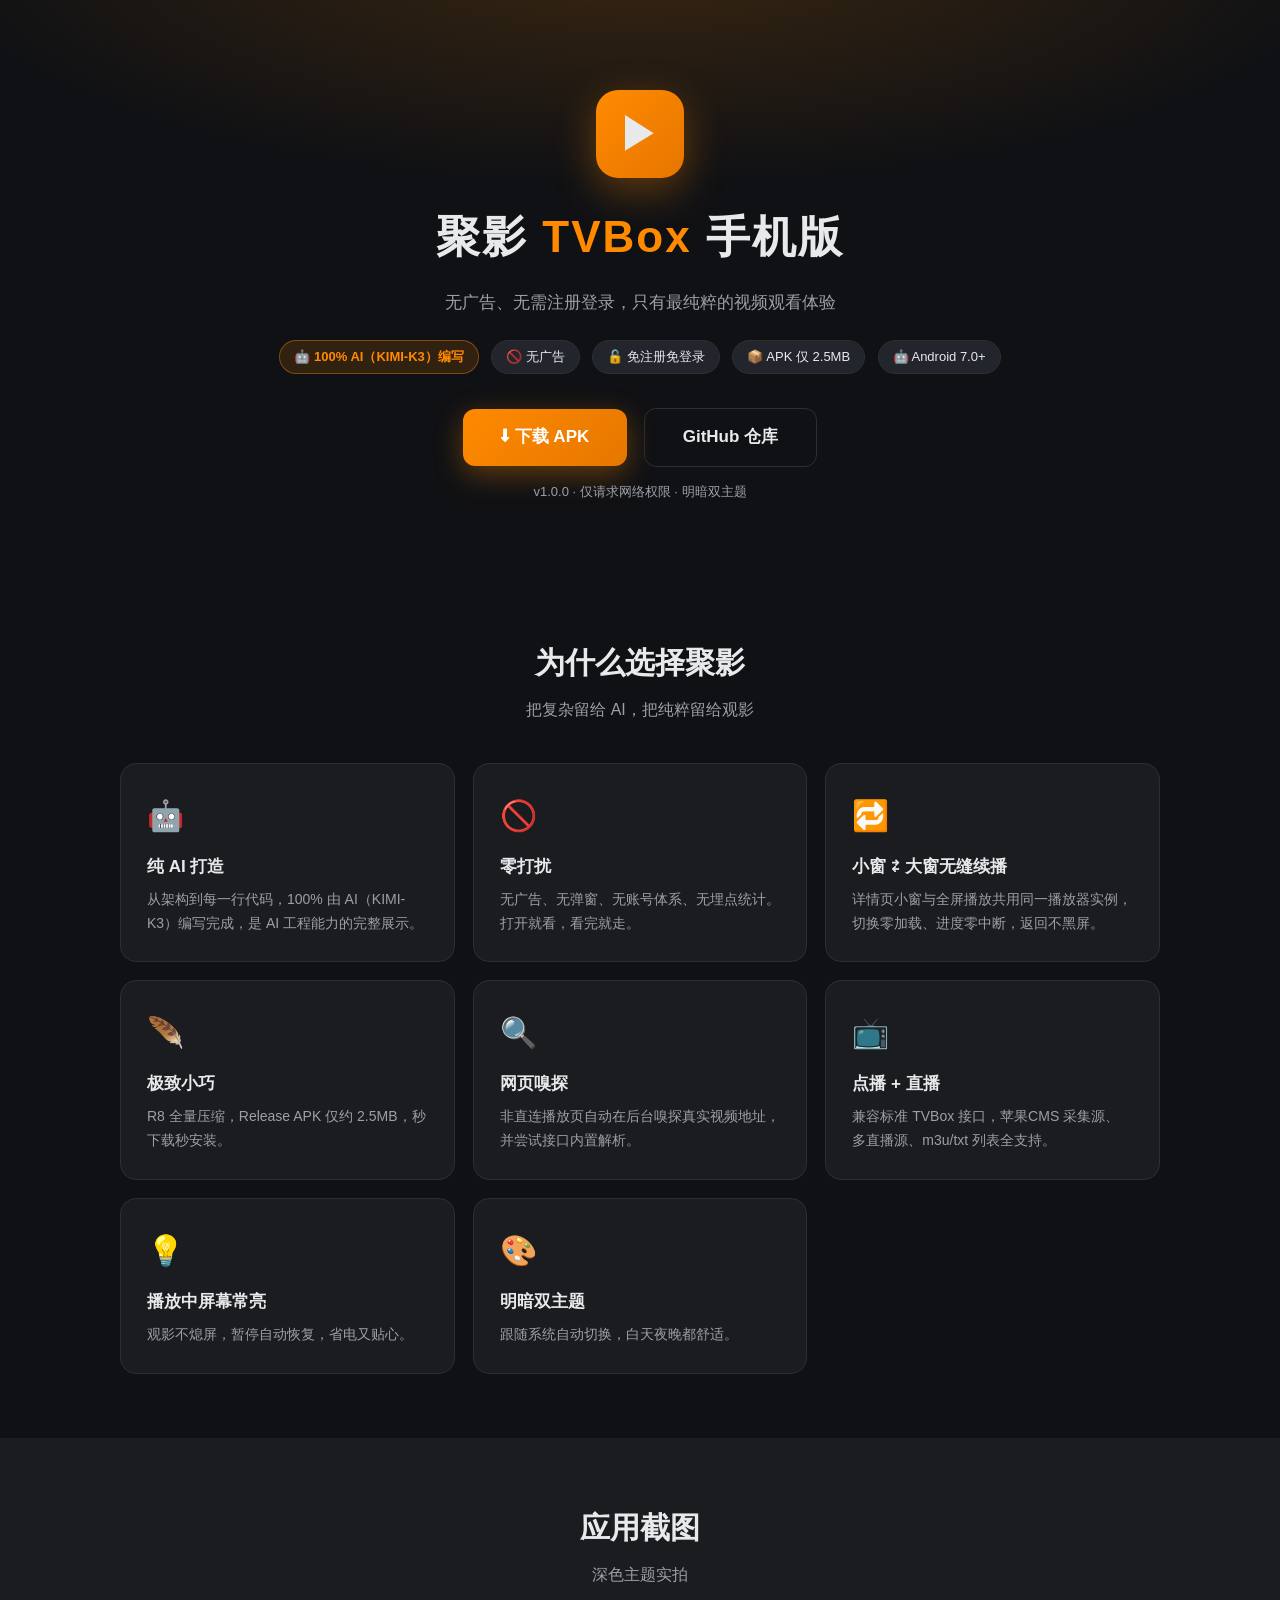
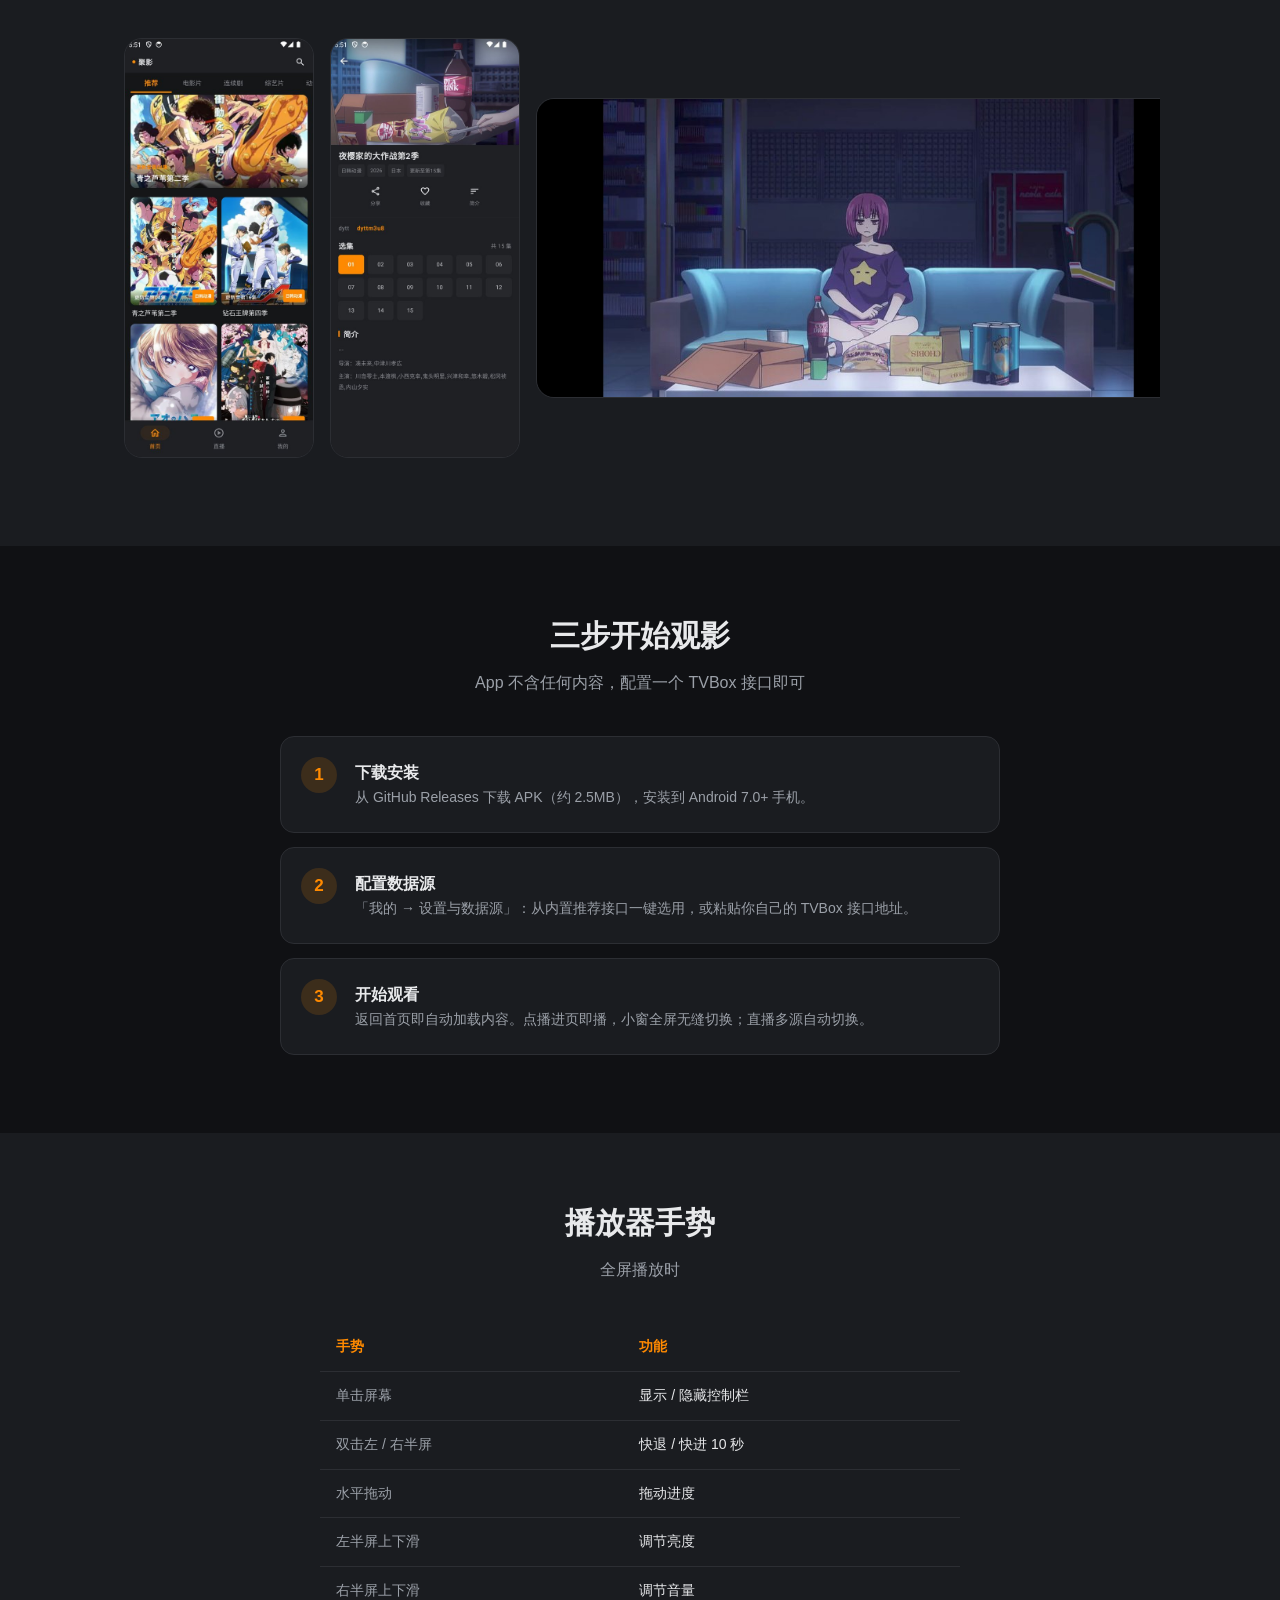
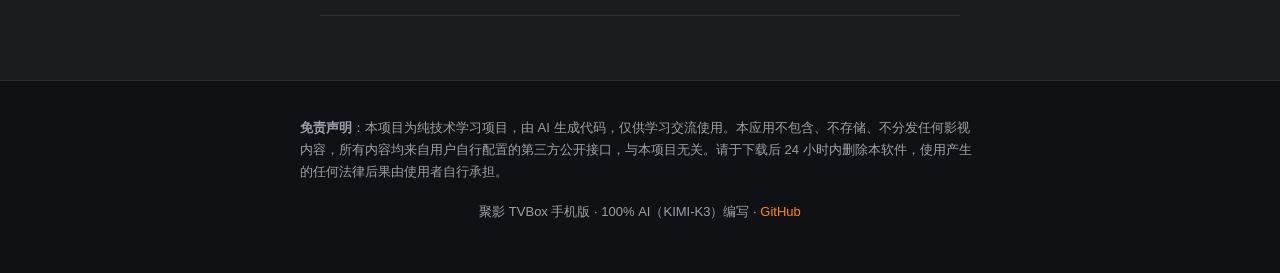
==== docs/index.html @ fb45d6d0 "feat: 小窗⇄大窗无缝续播(共享播放器实例) + 播放中屏幕常亮 + R8压缩(15MB→2.5MB) - PlayerHolder 全局共享播放器：小窗/大窗附着同一 ExoPlayer 实例，" ====
<!DOCTYPE html>
<html lang="zh-CN">
<head>
<meta charset="UTF-8">
<meta name="viewport" content="width=device-width, initial-scale=1.0">
<title>聚影 TVBox 手机版 — 纯粹观影，无广告免登录</title>
<meta name="description" content="聚影：100% AI(KIMI-K3) 编写的 Android 影视聚合播放器。无广告、无需注册登录，小窗大窗无缝续播，APK 仅 2.5MB。">
<style>
  :root {
    --accent: #FF8A00;
    --accent-dark: #E67600;
    --bg: #101114;
    --card: #1A1C20;
    --card2: #22252B;
    --text: #E8E9EB;
    --text2: #9BA0A8;
    --divider: #2C2E33;
  }
  * { margin: 0; padding: 0; box-sizing: border-box; }
  body {
    font-family: -apple-system, "PingFang SC", "HarmonicOS Sans SC", "Microsoft YaHei", sans-serif;
    background: var(--bg); color: var(--text); line-height: 1.7;
  }
  a { color: var(--accent); text-decoration: none; }
  .wrap { max-width: 1080px; margin: 0 auto; padding: 0 20px; }

  /* Hero */
  .hero {
    text-align: center; padding: 90px 20px 70px;
    background: radial-gradient(ellipse 80% 60% at 50% -10%, rgba(255,138,0,.18), transparent 70%);
  }
  .logo {
    width: 88px; height: 88px; margin: 0 auto 22px; border-radius: 22px;
    background: linear-gradient(135deg, var(--accent), var(--accent-dark));
    display: flex; align-items: center; justify-content: center;
    font-size: 44px; box-shadow: 0 12px 40px rgba(255,138,0,.35);
  }
  .hero h1 { font-size: 44px; letter-spacing: 2px; }
  .hero h1 span { color: var(--accent); }
  .tagline { color: var(--text2); font-size: 17px; margin: 14px auto 8px; max-width: 620px; }
  .badges { margin: 18px 0 30px; }
  .badge {
    display: inline-block; padding: 5px 14px; margin: 4px; border-radius: 999px;
    background: var(--card2); color: var(--text); font-size: 13px; border: 1px solid var(--divider);
  }
  .badge.ai { background: rgba(255,138,0,.14); border-color: rgba(255,138,0,.4); color: var(--accent); font-weight: 600; }
  .btn {
    display: inline-block; padding: 14px 38px; border-radius: 12px; font-size: 17px; font-weight: 600;
    background: linear-gradient(135deg, var(--accent), var(--accent-dark)); color: #fff;
    box-shadow: 0 8px 28px rgba(255,138,0,.35); transition: transform .15s;
  }
  .btn:hover { transform: translateY(-2px); }
  .btn.ghost {
    background: transparent; border: 1px solid var(--divider); color: var(--text);
    box-shadow: none; margin-left: 12px;
  }
  .ver { color: var(--text2); font-size: 13px; margin-top: 14px; }

  section { padding: 64px 0; }
  h2 { text-align: center; font-size: 30px; margin-bottom: 8px; }
  .sub { text-align: center; color: var(--text2); margin-bottom: 40px; }

  /* Features */
  .grid { display: grid; grid-template-columns: repeat(auto-fit, minmax(280px, 1fr)); gap: 18px; }
  .feat {
    background: var(--card); border: 1px solid var(--divider); border-radius: 16px; padding: 26px;
  }
  .feat .ic { font-size: 30px; margin-bottom: 12px; }
  .feat h3 { font-size: 17px; margin-bottom: 6px; }
  .feat p { color: var(--text2); font-size: 14px; }

  /* Screenshots */
  .shots { display: flex; gap: 16px; overflow-x: auto; padding: 10px 4px 24px; scroll-snap-type: x mandatory; }
  .shots img {
    height: 420px; border-radius: 18px; border: 1px solid var(--divider);
    scroll-snap-align: center; flex: 0 0 auto; background: var(--card);
  }
  .shots img.wide { height: 300px; align-self: center; }
  .shots::-webkit-scrollbar { height: 6px; }
  .shots::-webkit-scrollbar-thumb { background: var(--divider); border-radius: 3px; }

  /* Steps */
  .steps { counter-reset: step; max-width: 720px; margin: 0 auto; }
  .step {
    position: relative; padding: 22px 22px 22px 74px; background: var(--card);
    border: 1px solid var(--divider); border-radius: 14px; margin-bottom: 14px;
  }
  .step::before {
    counter-increment: step; content: counter(step);
    position: absolute; left: 20px; top: 20px; width: 36px; height: 36px;
    border-radius: 50%; background: rgba(255,138,0,.15); color: var(--accent);
    display: flex; align-items: center; justify-content: center; font-weight: 700; font-size: 17px;
  }
  .step h3 { font-size: 16px; }
  .step p { color: var(--text2); font-size: 14px; }

  /* Gestures table */
  table { width: 100%; max-width: 640px; margin: 0 auto; border-collapse: collapse; }
  th, td { padding: 12px 16px; text-align: left; border-bottom: 1px solid var(--divider); font-size: 14px; }
  th { color: var(--accent); }
  td:first-child { color: var(--text2); white-space: nowrap; }

  footer {
    border-top: 1px solid var(--divider); padding: 36px 0 50px; text-align: center;
    color: var(--text2); font-size: 13px;
  }
  .disclaimer { max-width: 680px; margin: 0 auto 18px; text-align: left; }
</style>
</head>
<body>

<header class="hero">
  <div class="logo">▶</div>
  <h1>聚影 <span>TVBox</span> 手机版</h1>
  <p class="tagline">无广告、无需注册登录，只有最纯粹的视频观看体验</p>
  <div class="badges">
    <span class="badge ai">🤖 100% AI（KIMI-K3）编写</span>
    <span class="badge">🚫 无广告</span>
    <span class="badge">🔓 免注册免登录</span>
    <span class="badge">📦 APK 仅 2.5MB</span>
    <span class="badge">🤖 Android 7.0+</span>
  </div>
  <div>
    <a class="btn" href="https://github.com/csuhan/tvbox/releases/latest/download/app-release.apk">⬇ 下载 APK</a>
    <a class="btn ghost" href="https://github.com/csuhan/tvbox">GitHub 仓库</a>
  </div>
  <p class="ver">v1.0.0 · 仅请求网络权限 · 明暗双主题</p>
</header>

<section>
  <div class="wrap">
    <h2>为什么选择聚影</h2>
    <p class="sub">把复杂留给 AI，把纯粹留给观影</p>
    <div class="grid">
      <div class="feat"><div class="ic">🤖</div><h3>纯 AI 打造</h3><p>从架构到每一行代码，100% 由 AI（KIMI-K3）编写完成，是 AI 工程能力的完整展示。</p></div>
      <div class="feat"><div class="ic">🚫</div><h3>零打扰</h3><p>无广告、无弹窗、无账号体系、无埋点统计。打开就看，看完就走。</p></div>
      <div class="feat"><div class="ic">🔁</div><h3>小窗 ⇄ 大窗无缝续播</h3><p>详情页小窗与全屏播放共用同一播放器实例，切换零加载、进度零中断，返回不黑屏。</p></div>
      <div class="feat"><div class="ic">🪶</div><h3>极致小巧</h3><p>R8 全量压缩，Release APK 仅约 2.5MB，秒下载秒安装。</p></div>
      <div class="feat"><div class="ic">🔍</div><h3>网页嗅探</h3><p>非直连播放页自动在后台嗅探真实视频地址，并尝试接口内置解析。</p></div>
      <div class="feat"><div class="ic">📺</div><h3>点播 + 直播</h3><p>兼容标准 TVBox 接口，苹果CMS 采集源、多直播源、m3u/txt 列表全支持。</p></div>
      <div class="feat"><div class="ic">💡</div><h3>播放中屏幕常亮</h3><p>观影不熄屏，暂停自动恢复，省电又贴心。</p></div>
      <div class="feat"><div class="ic">🎨</div><h3>明暗双主题</h3><p>跟随系统自动切换，白天夜晚都舒适。</p></div>
    </div>
  </div>
</section>

<section style="background:var(--card)">
  <div class="wrap">
    <h2>应用截图</h2>
    <p class="sub">深色主题实拍</p>
    <div class="shots">
      <img src="screenshots/01-home.jpg" alt="首页">
      <img src="screenshots/02-detail.jpg" alt="详情·小窗播放">
      <img class="wide" src="screenshots/03-player.jpg" alt="全屏播放">
      <img class="wide" src="screenshots/04-live.jpg" alt="直播">
      <img src="screenshots/05-search.jpg" alt="搜索">
      <img src="screenshots/06-mine.jpg" alt="我的">
    </div>
  </div>
</section>

<section>
  <div class="wrap">
    <h2>三步开始观影</h2>
    <p class="sub">App 不含任何内容，配置一个 TVBox 接口即可</p>
    <div class="steps">
      <div class="step"><h3>下载安装</h3><p>从 GitHub Releases 下载 APK（约 2.5MB），安装到 Android 7.0+ 手机。</p></div>
      <div class="step"><h3>配置数据源</h3><p>「我的 → 设置与数据源」：从内置推荐接口一键选用，或粘贴你自己的 TVBox 接口地址。</p></div>
      <div class="step"><h3>开始观看</h3><p>返回首页即自动加载内容。点播进页即播，小窗全屏无缝切换；直播多源自动切换。</p></div>
    </div>
  </div>
</section>

<section style="background:var(--card)">
  <div class="wrap">
    <h2>播放器手势</h2>
    <p class="sub">全屏播放时</p>
    <table>
      <tr><th>手势</th><th>功能</th></tr>
      <tr><td>单击屏幕</td><td>显示 / 隐藏控制栏</td></tr>
      <tr><td>双击左 / 右半屏</td><td>快退 / 快进 10 秒</td></tr>
      <tr><td>水平拖动</td><td>拖动进度</td></tr>
      <tr><td>左半屏上下滑</td><td>调节亮度</td></tr>
      <tr><td>右半屏上下滑</td><td>调节音量</td></tr>
    </table>
  </div>
</section>

<footer>
  <div class="wrap">
    <div class="disclaimer">
      <strong>免责声明</strong>：本项目为纯技术学习项目，由 AI 生成代码，仅供学习交流使用。本应用不包含、不存储、不分发任何影视内容，所有内容均来自用户自行配置的第三方公开接口，与本项目无关。请于下载后 24 小时内删除本软件，使用产生的任何法律后果由使用者自行承担。
    </div>
    <p>聚影 TVBox 手机版 · 100% AI（KIMI-K3）编写 · <a href="https://github.com/csuhan/tvbox">GitHub</a></p>
  </div>
</footer>

</body>
</html>
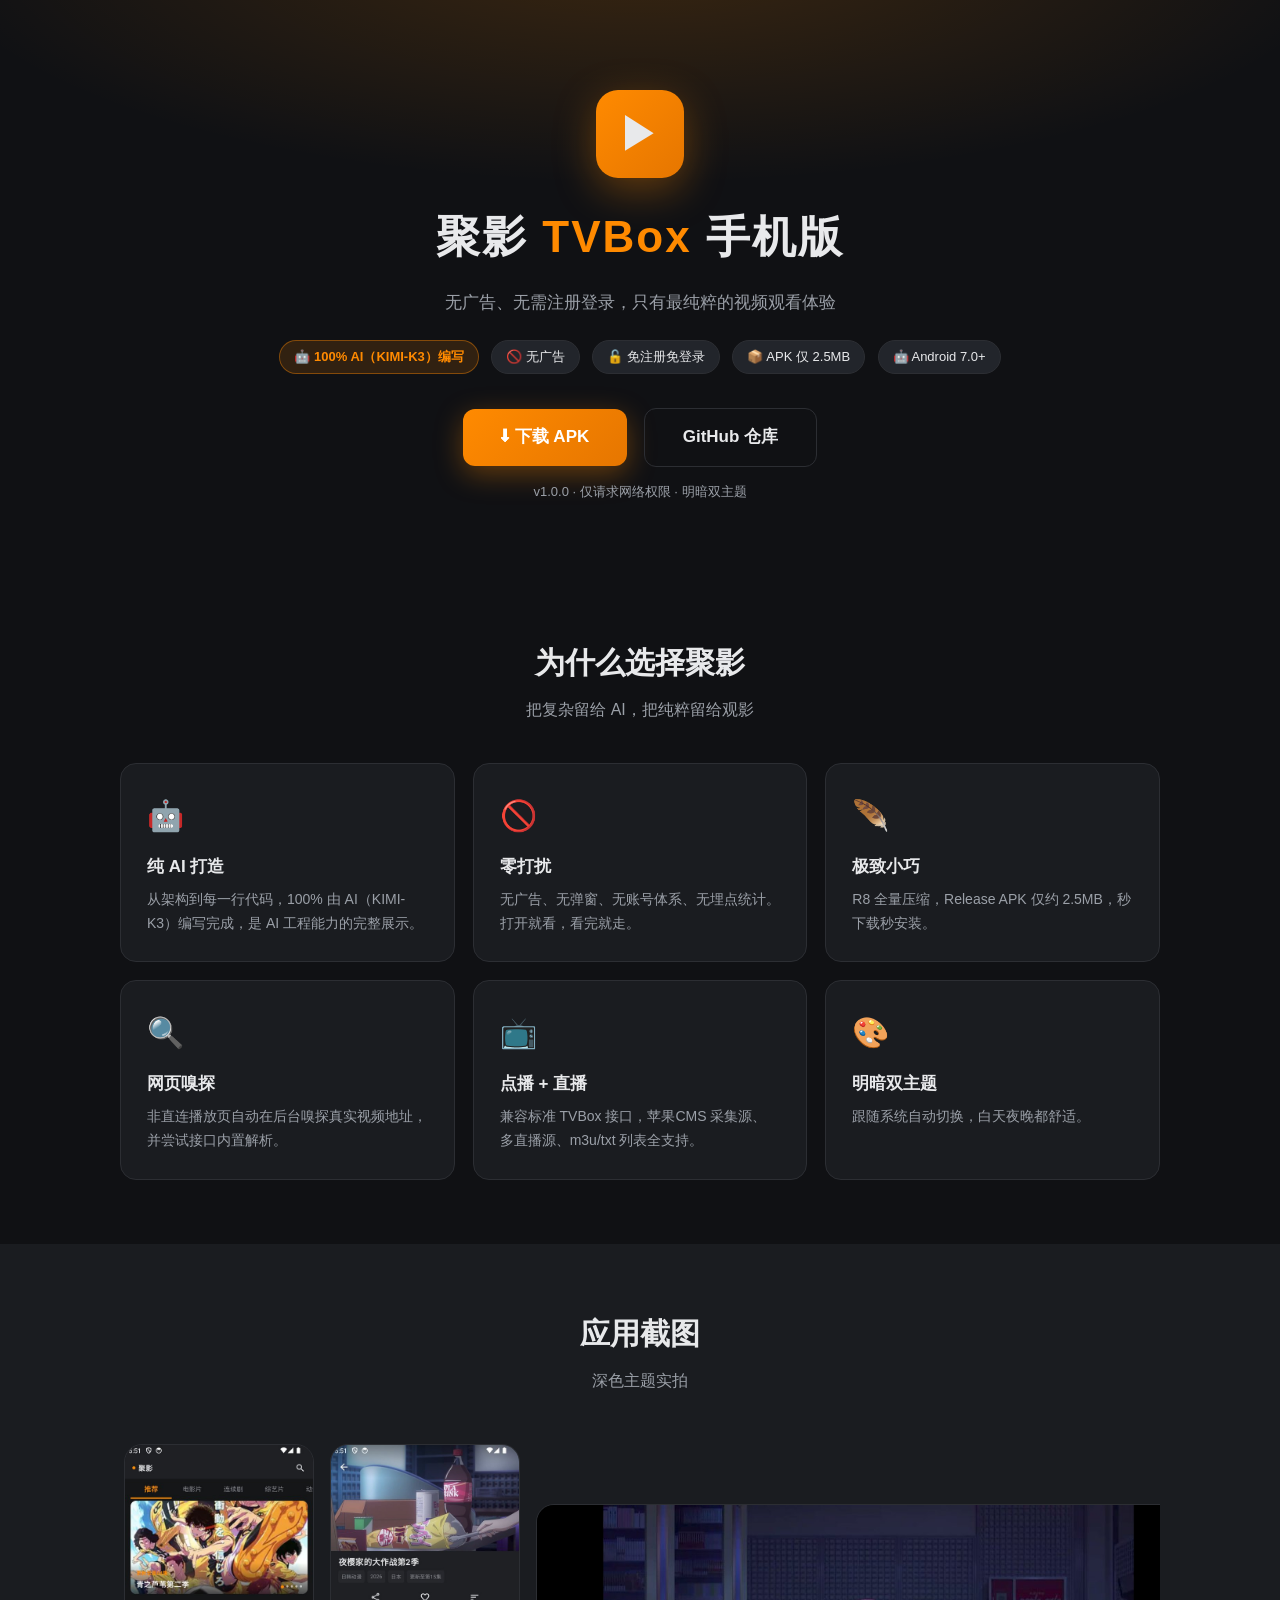
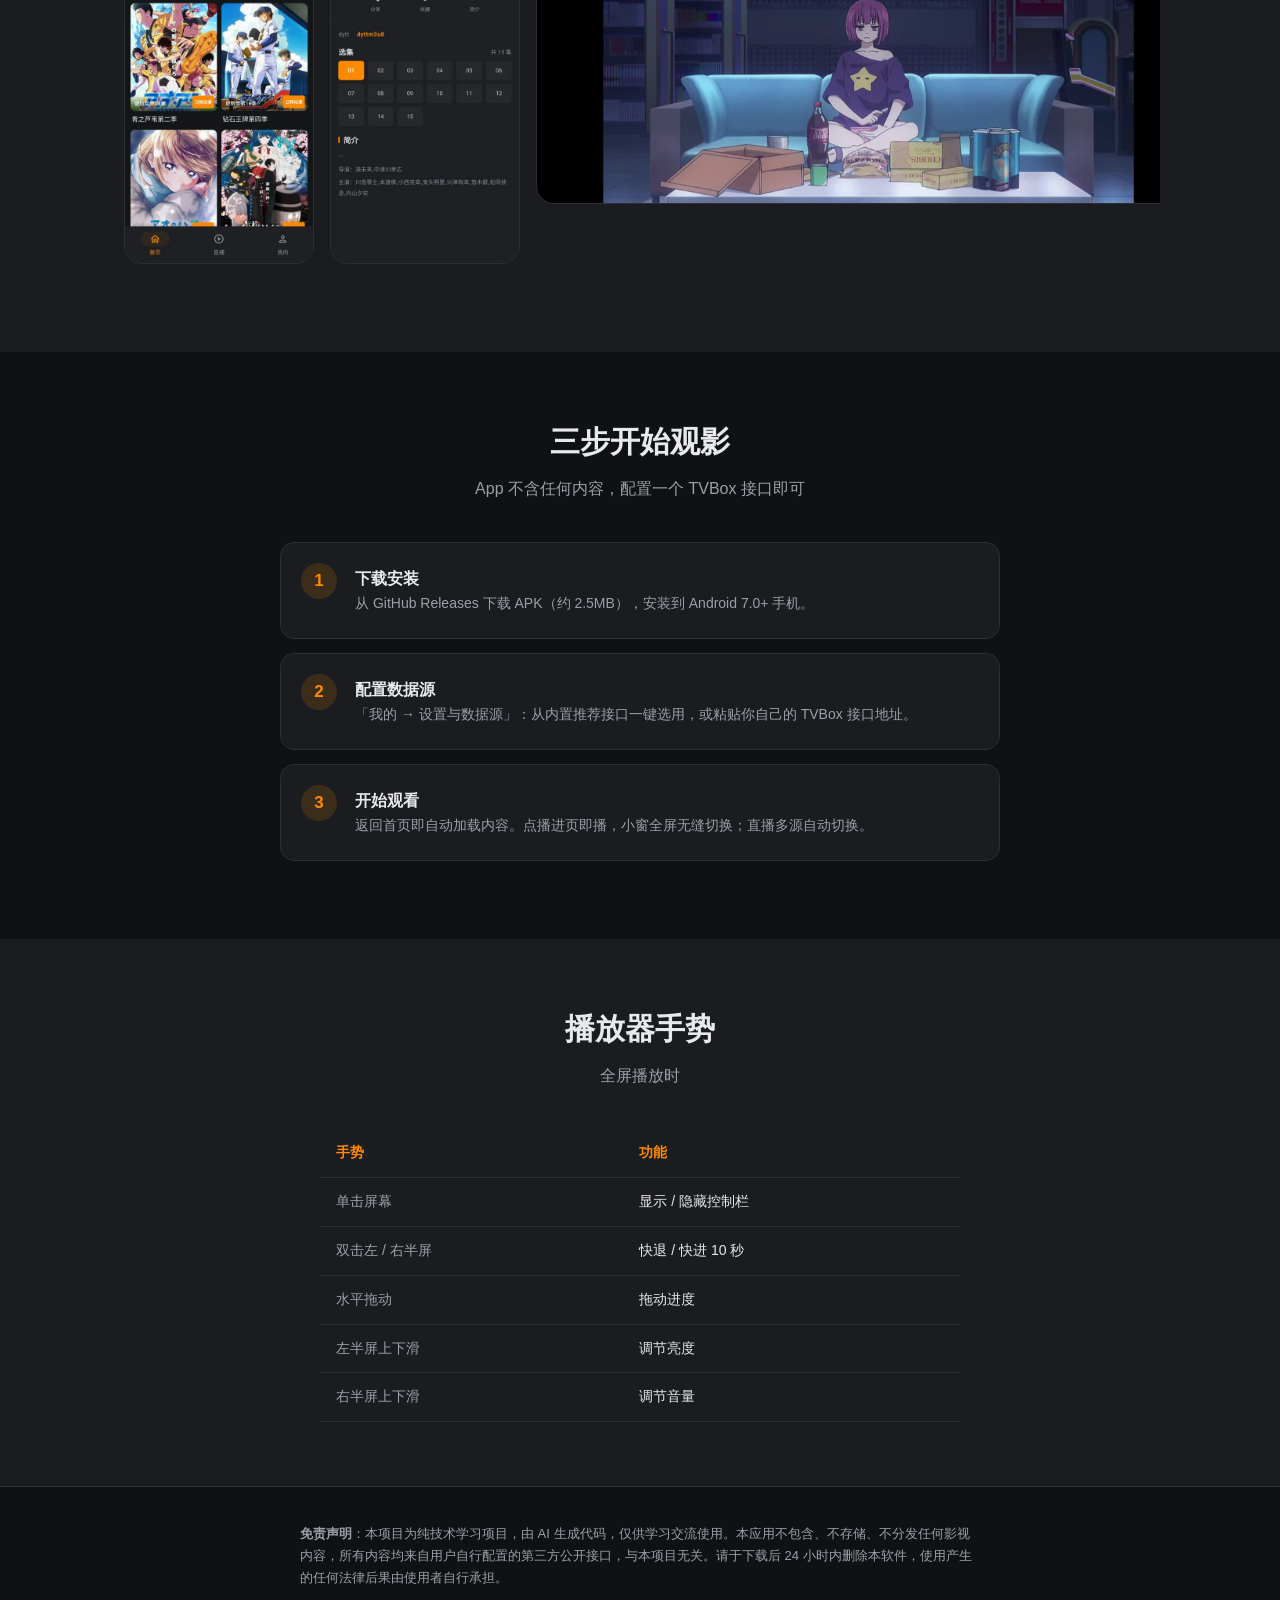
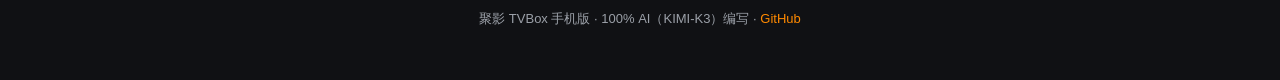
==== commit e4dab753: "docs: 移除两处亮点表述；修正「我的」截图；下载链接指向 latest release 页" ====
--- a/docs/index.html
+++ b/docs/index.html
@@ -121,7 +121,7 @@
     <span class="badge">🤖 Android 7.0+</span>
   </div>
   <div>
-    <a class="btn" href="https://github.com/csuhan/tvbox/releases/latest/download/app-release.apk">⬇ 下载 APK</a>
+    <a class="btn" href="https://github.com/csuhan/tvbox/releases/latest">⬇ 下载 APK</a>
     <a class="btn ghost" href="https://github.com/csuhan/tvbox">GitHub 仓库</a>
   </div>
   <p class="ver">v1.0.0 · 仅请求网络权限 · 明暗双主题</p>
@@ -134,11 +134,9 @@
     <div class="grid">
       <div class="feat"><div class="ic">🤖</div><h3>纯 AI 打造</h3><p>从架构到每一行代码，100% 由 AI（KIMI-K3）编写完成，是 AI 工程能力的完整展示。</p></div>
       <div class="feat"><div class="ic">🚫</div><h3>零打扰</h3><p>无广告、无弹窗、无账号体系、无埋点统计。打开就看，看完就走。</p></div>
-      <div class="feat"><div class="ic">🔁</div><h3>小窗 ⇄ 大窗无缝续播</h3><p>详情页小窗与全屏播放共用同一播放器实例，切换零加载、进度零中断，返回不黑屏。</p></div>
       <div class="feat"><div class="ic">🪶</div><h3>极致小巧</h3><p>R8 全量压缩，Release APK 仅约 2.5MB，秒下载秒安装。</p></div>
       <div class="feat"><div class="ic">🔍</div><h3>网页嗅探</h3><p>非直连播放页自动在后台嗅探真实视频地址，并尝试接口内置解析。</p></div>
       <div class="feat"><div class="ic">📺</div><h3>点播 + 直播</h3><p>兼容标准 TVBox 接口，苹果CMS 采集源、多直播源、m3u/txt 列表全支持。</p></div>
-      <div class="feat"><div class="ic">💡</div><h3>播放中屏幕常亮</h3><p>观影不熄屏，暂停自动恢复，省电又贴心。</p></div>
       <div class="feat"><div class="ic">🎨</div><h3>明暗双主题</h3><p>跟随系统自动切换，白天夜晚都舒适。</p></div>
     </div>
   </div>
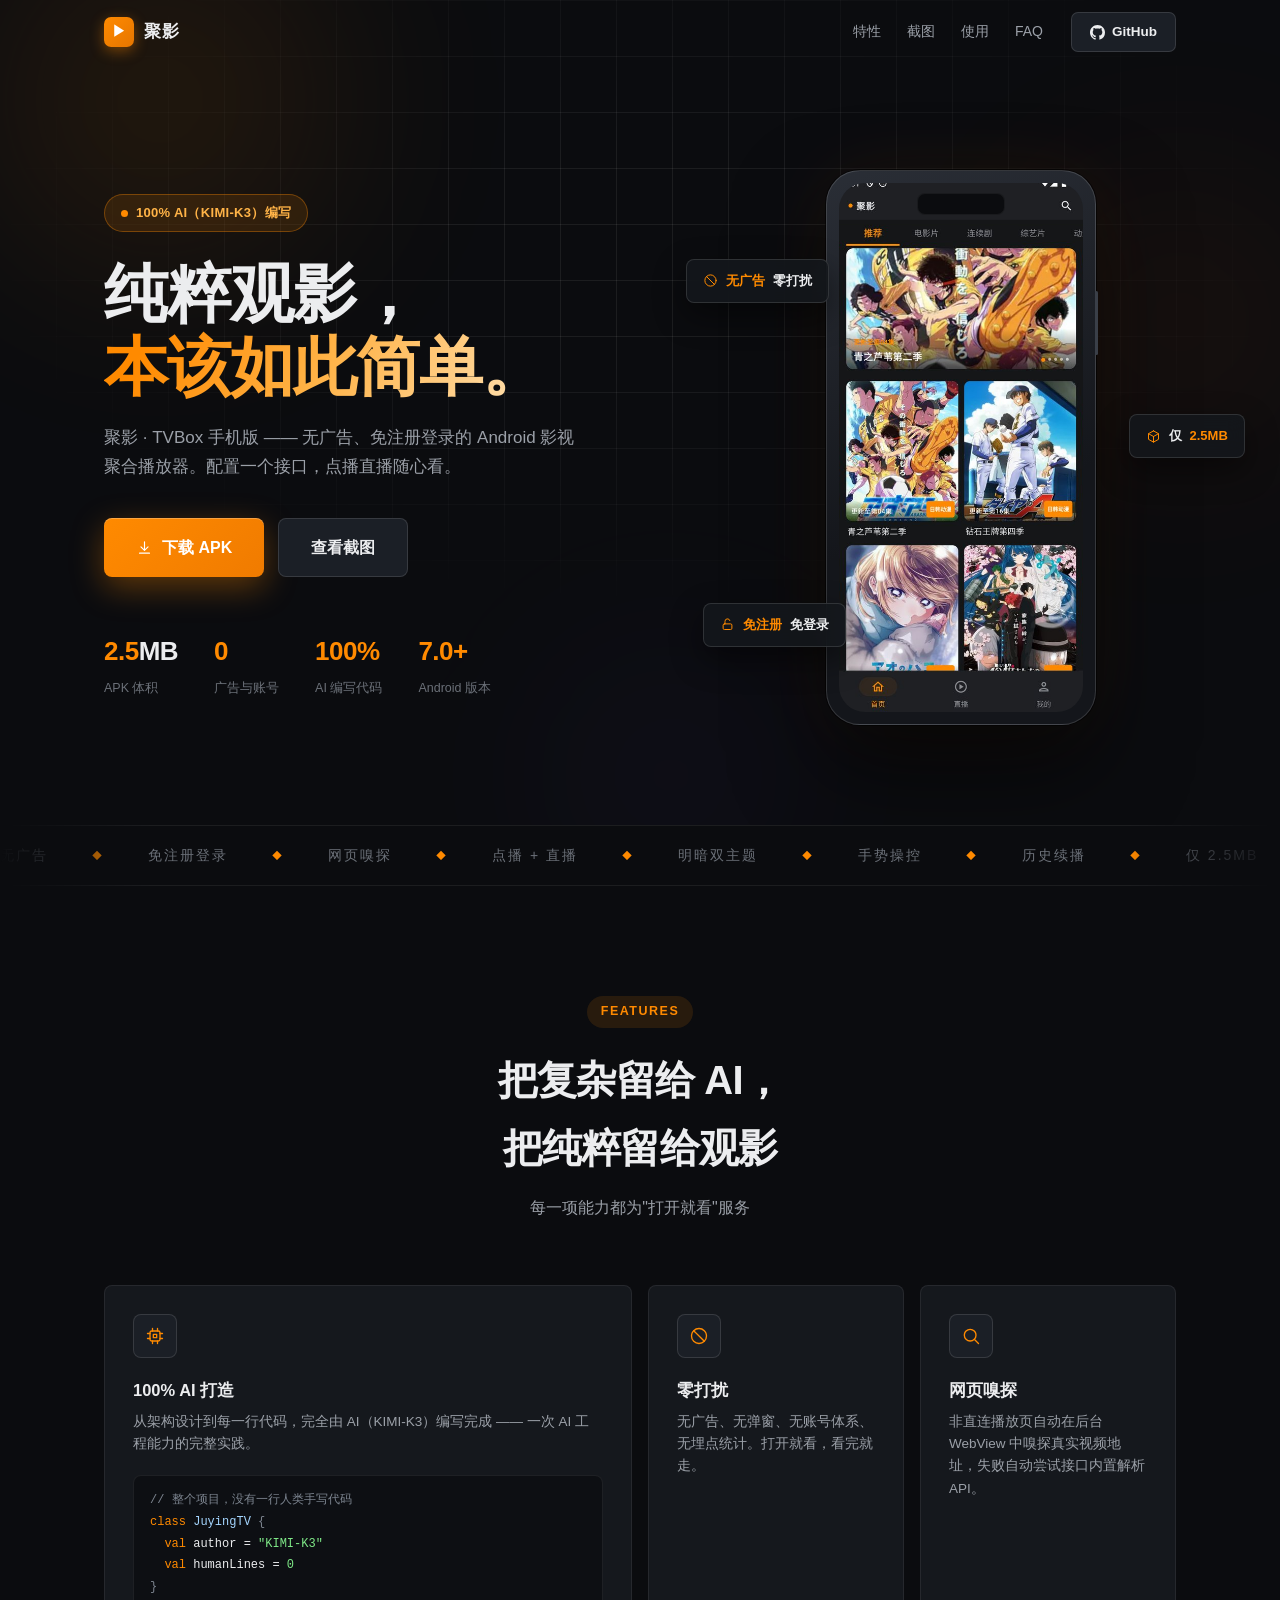
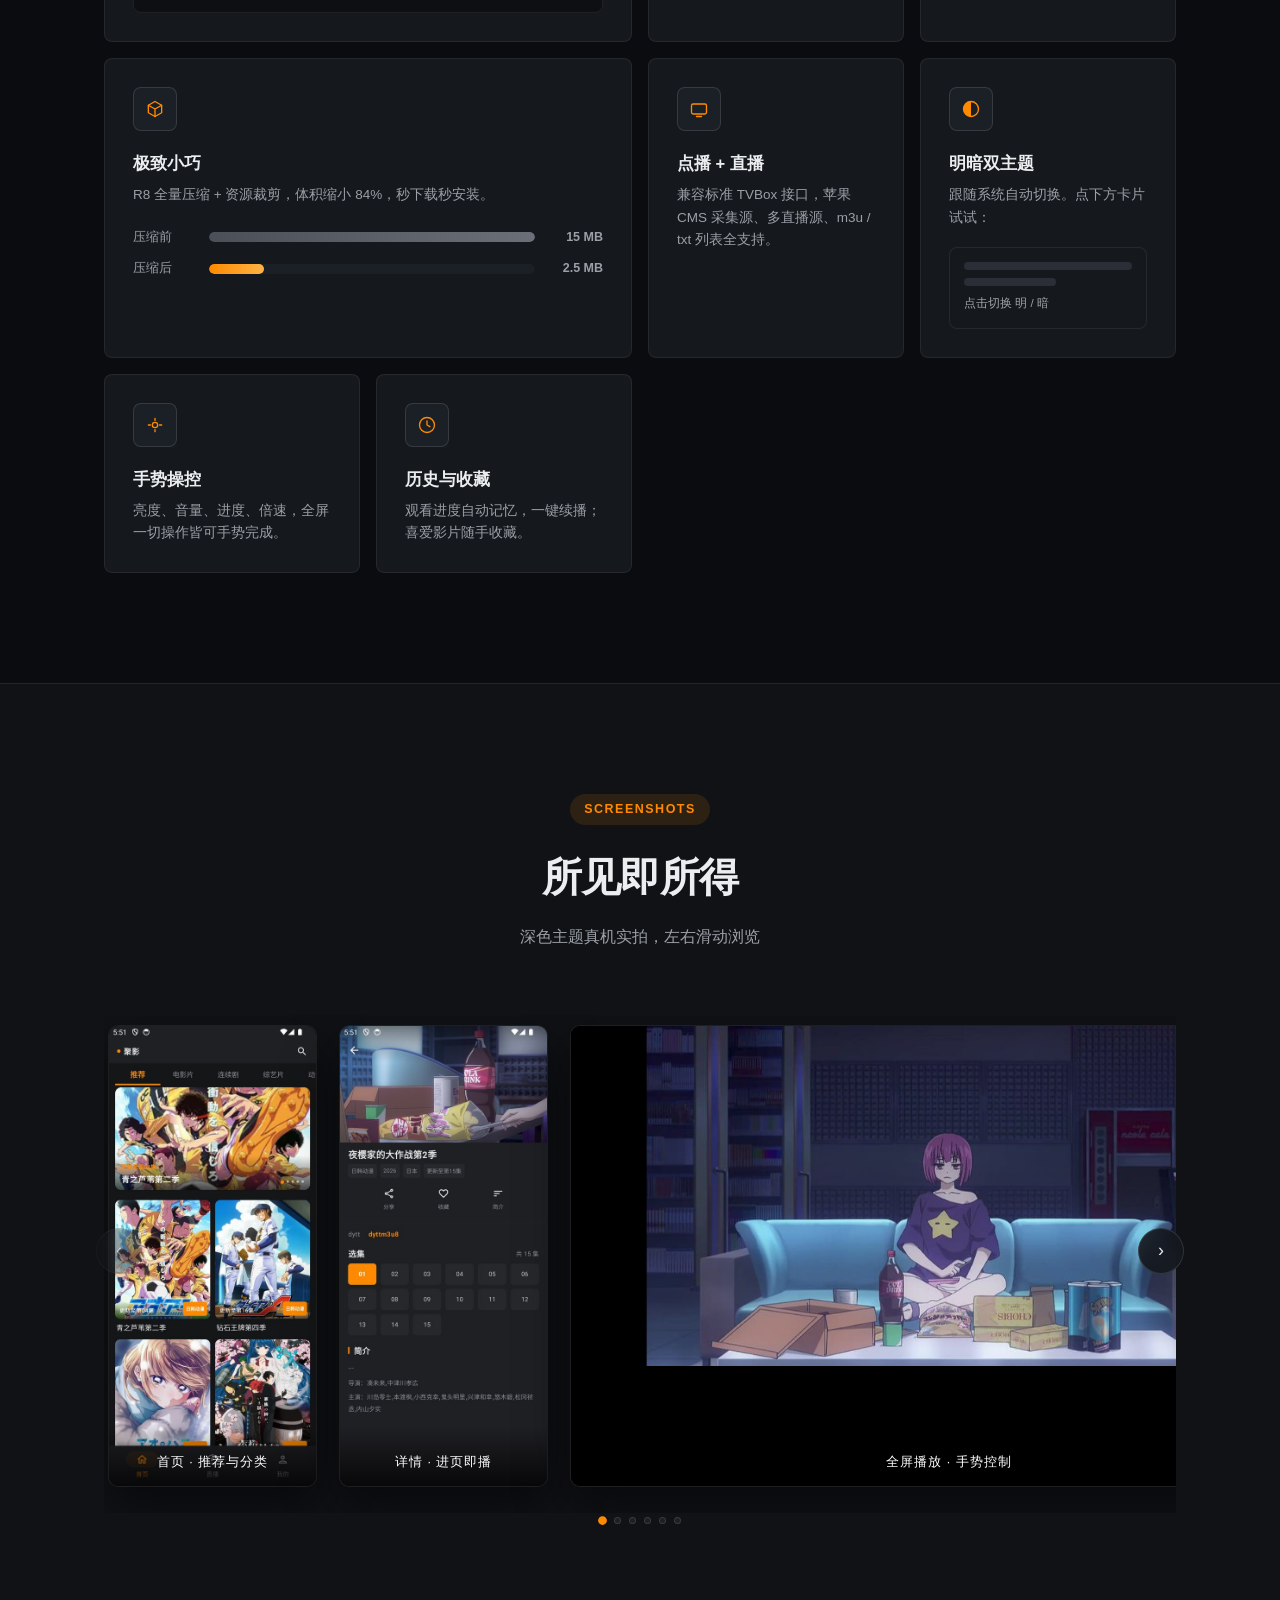
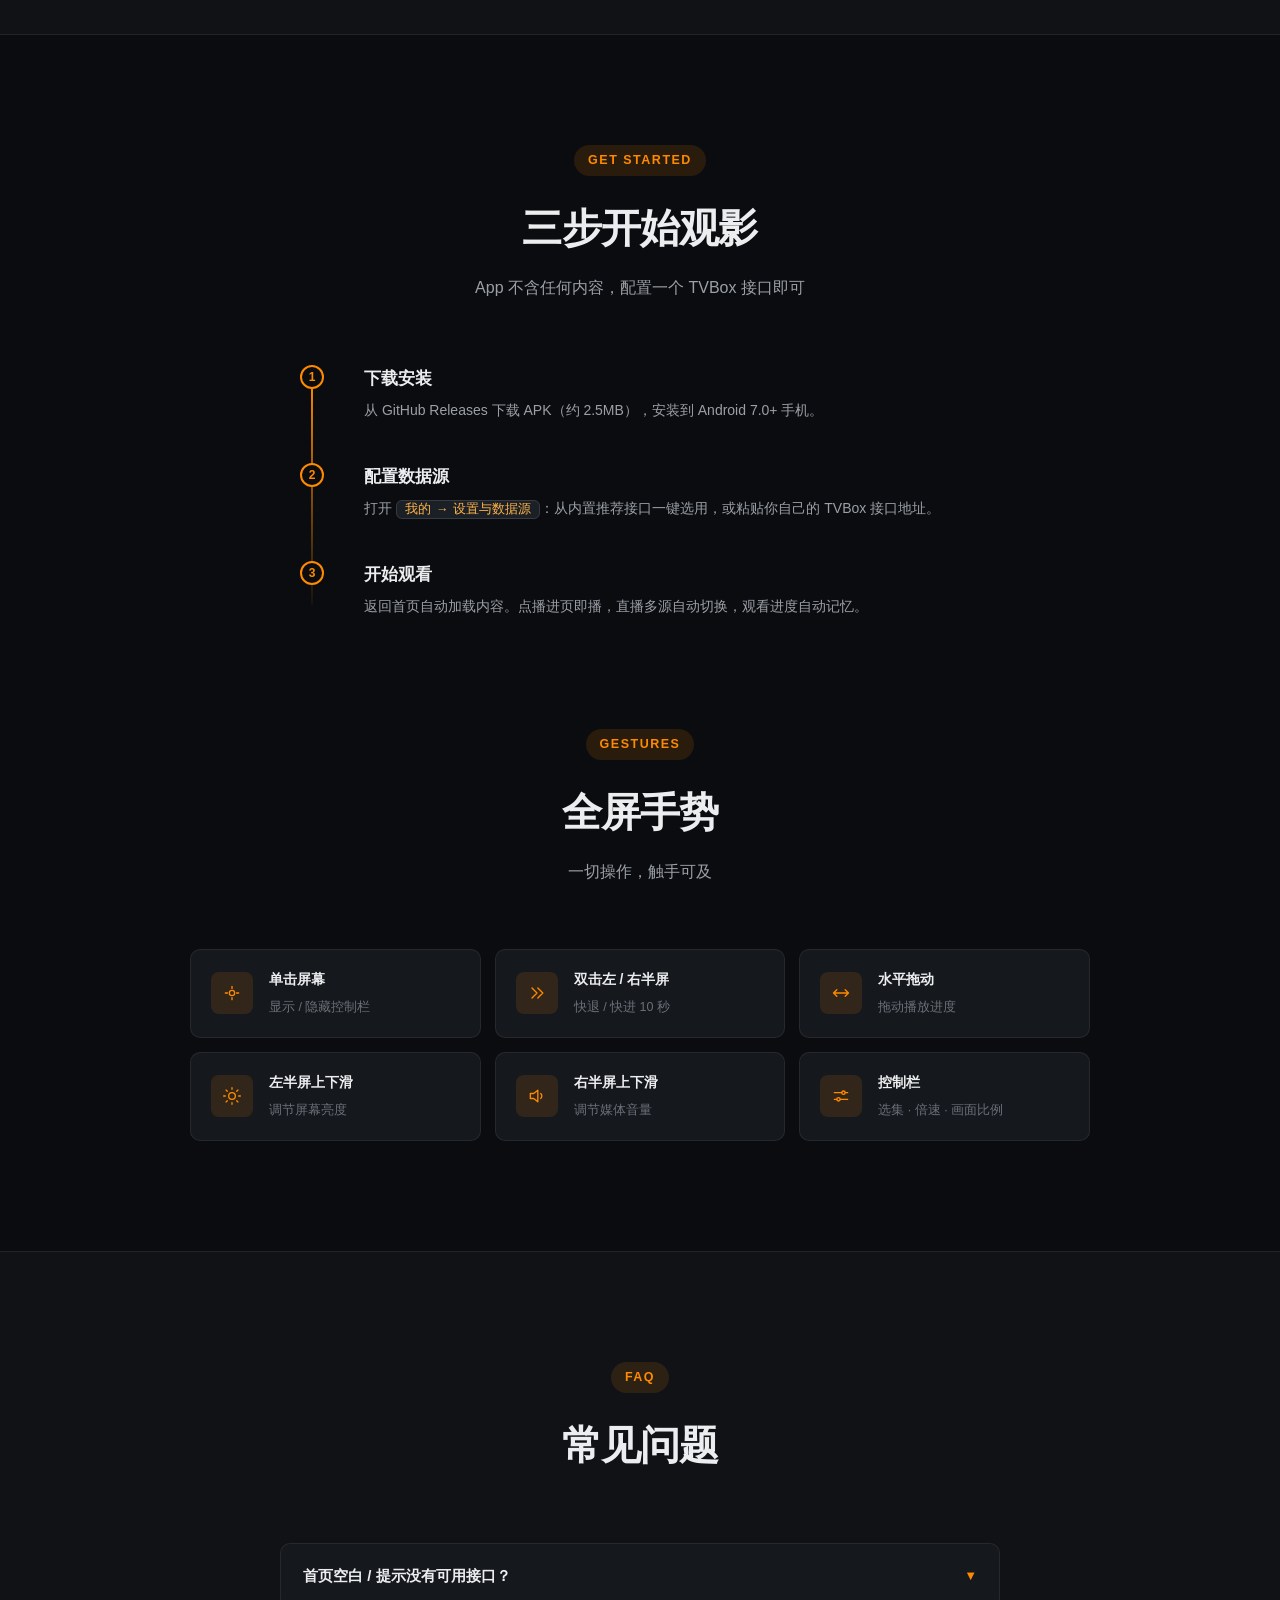
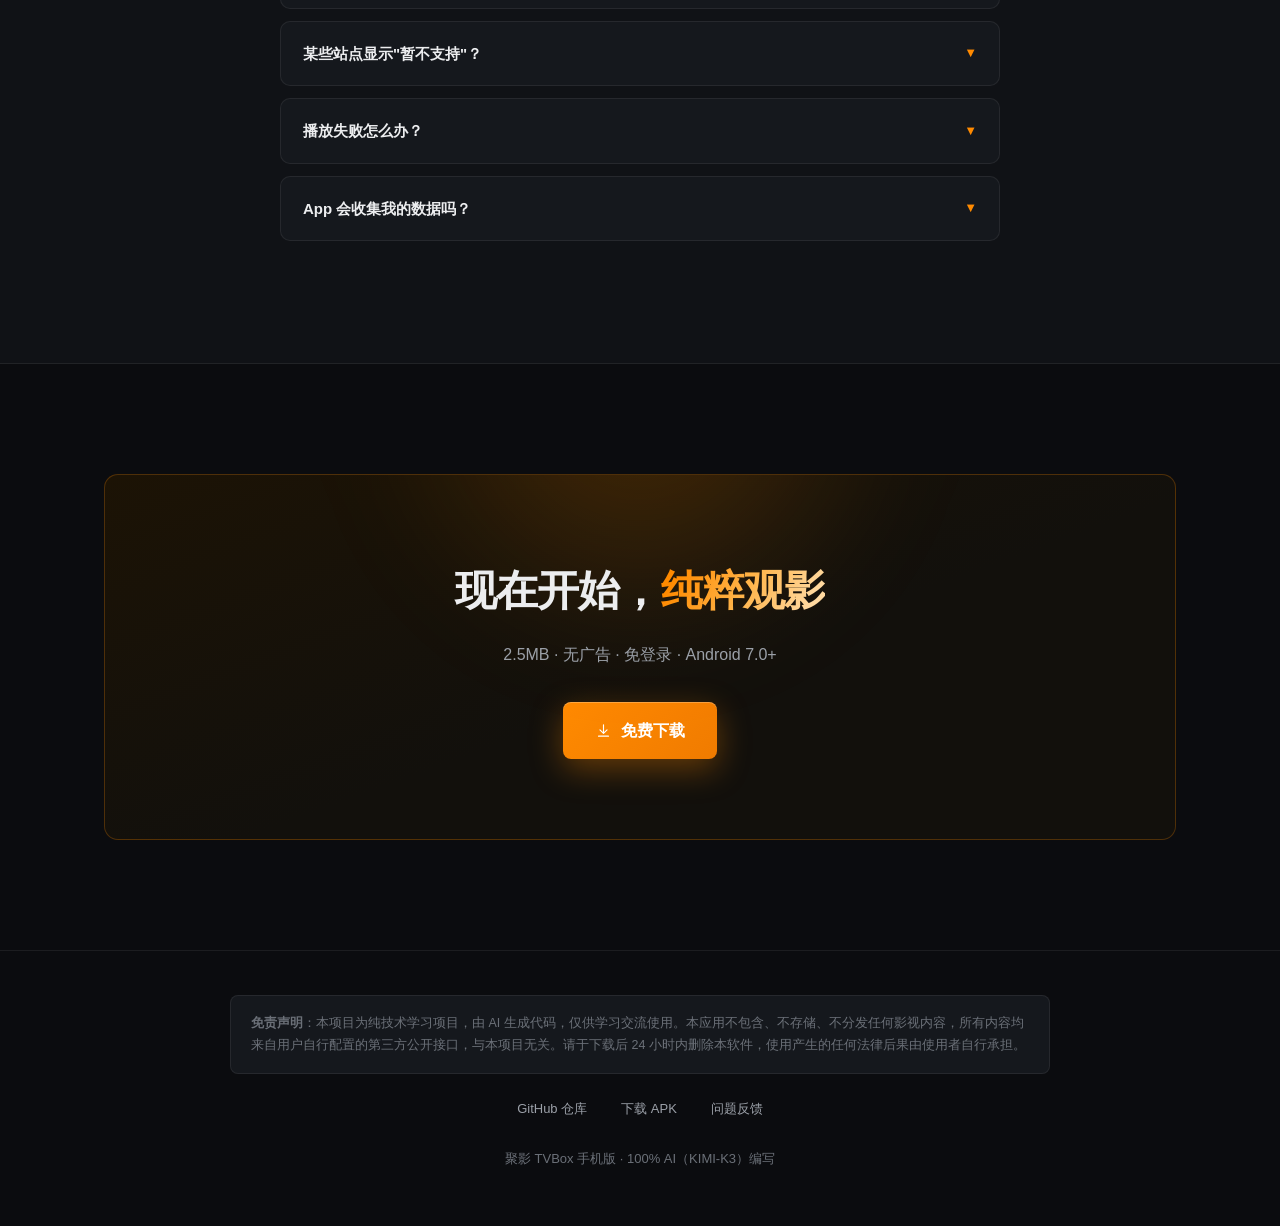
==== commit 481a9524: "feat(pages): 全新官网设计 — 扁平化专业 App 展示页 - Hero：CSS 手机模型 + 3D 鼠标视差 + 渐变光斑/网格背景 + 悬浮玻璃标签 - Bento 特性网格 + 鼠标" ====
--- a/docs/index.html
+++ b/docs/index.html
@@ -3,184 +3,542 @@
 <head>
 <meta charset="UTF-8">
 <meta name="viewport" content="width=device-width, initial-scale=1.0">
-<title>聚影 TVBox 手机版 — 纯粹观影，无广告免登录</title>
-<meta name="description" content="聚影：100% AI(KIMI-K3) 编写的 Android 影视聚合播放器。无广告、无需注册登录，小窗大窗无缝续播，APK 仅 2.5MB。">
+<title>聚影 — 纯粹观影，本该如此简单</title>
+<meta name="description" content="聚影：100% AI(KIMI-K3) 编写的 Android 影视聚合播放器。无广告、免注册登录，APK 仅 2.5MB。">
 <style>
-  :root {
-    --accent: #FF8A00;
-    --accent-dark: #E67600;
-    --bg: #101114;
-    --card: #1A1C20;
-    --card2: #22252B;
-    --text: #E8E9EB;
-    --text2: #9BA0A8;
-    --divider: #2C2E33;
-  }
-  * { margin: 0; padding: 0; box-sizing: border-box; }
-  body {
-    font-family: -apple-system, "PingFang SC", "HarmonicOS Sans SC", "Microsoft YaHei", sans-serif;
-    background: var(--bg); color: var(--text); line-height: 1.7;
-  }
-  a { color: var(--accent); text-decoration: none; }
-  .wrap { max-width: 1080px; margin: 0 auto; padding: 0 20px; }
-
-  /* Hero */
-  .hero {
-    text-align: center; padding: 90px 20px 70px;
-    background: radial-gradient(ellipse 80% 60% at 50% -10%, rgba(255,138,0,.18), transparent 70%);
-  }
-  .logo {
-    width: 88px; height: 88px; margin: 0 auto 22px; border-radius: 22px;
-    background: linear-gradient(135deg, var(--accent), var(--accent-dark));
-    display: flex; align-items: center; justify-content: center;
-    font-size: 44px; box-shadow: 0 12px 40px rgba(255,138,0,.35);
-  }
-  .hero h1 { font-size: 44px; letter-spacing: 2px; }
-  .hero h1 span { color: var(--accent); }
-  .tagline { color: var(--text2); font-size: 17px; margin: 14px auto 8px; max-width: 620px; }
-  .badges { margin: 18px 0 30px; }
-  .badge {
-    display: inline-block; padding: 5px 14px; margin: 4px; border-radius: 999px;
-    background: var(--card2); color: var(--text); font-size: 13px; border: 1px solid var(--divider);
-  }
-  .badge.ai { background: rgba(255,138,0,.14); border-color: rgba(255,138,0,.4); color: var(--accent); font-weight: 600; }
-  .btn {
-    display: inline-block; padding: 14px 38px; border-radius: 12px; font-size: 17px; font-weight: 600;
-    background: linear-gradient(135deg, var(--accent), var(--accent-dark)); color: #fff;
-    box-shadow: 0 8px 28px rgba(255,138,0,.35); transition: transform .15s;
-  }
-  .btn:hover { transform: translateY(-2px); }
-  .btn.ghost {
-    background: transparent; border: 1px solid var(--divider); color: var(--text);
-    box-shadow: none; margin-left: 12px;
-  }
-  .ver { color: var(--text2); font-size: 13px; margin-top: 14px; }
-
-  section { padding: 64px 0; }
-  h2 { text-align: center; font-size: 30px; margin-bottom: 8px; }
-  .sub { text-align: center; color: var(--text2); margin-bottom: 40px; }
-
-  /* Features */
-  .grid { display: grid; grid-template-columns: repeat(auto-fit, minmax(280px, 1fr)); gap: 18px; }
-  .feat {
-    background: var(--card); border: 1px solid var(--divider); border-radius: 16px; padding: 26px;
-  }
-  .feat .ic { font-size: 30px; margin-bottom: 12px; }
-  .feat h3 { font-size: 17px; margin-bottom: 6px; }
-  .feat p { color: var(--text2); font-size: 14px; }
-
-  /* Screenshots */
-  .shots { display: flex; gap: 16px; overflow-x: auto; padding: 10px 4px 24px; scroll-snap-type: x mandatory; }
-  .shots img {
-    height: 420px; border-radius: 18px; border: 1px solid var(--divider);
-    scroll-snap-align: center; flex: 0 0 auto; background: var(--card);
-  }
-  .shots img.wide { height: 300px; align-self: center; }
-  .shots::-webkit-scrollbar { height: 6px; }
-  .shots::-webkit-scrollbar-thumb { background: var(--divider); border-radius: 3px; }
-
-  /* Steps */
-  .steps { counter-reset: step; max-width: 720px; margin: 0 auto; }
-  .step {
-    position: relative; padding: 22px 22px 22px 74px; background: var(--card);
-    border: 1px solid var(--divider); border-radius: 14px; margin-bottom: 14px;
-  }
-  .step::before {
-    counter-increment: step; content: counter(step);
-    position: absolute; left: 20px; top: 20px; width: 36px; height: 36px;
-    border-radius: 50%; background: rgba(255,138,0,.15); color: var(--accent);
-    display: flex; align-items: center; justify-content: center; font-weight: 700; font-size: 17px;
-  }
-  .step h3 { font-size: 16px; }
-  .step p { color: var(--text2); font-size: 14px; }
-
-  /* Gestures table */
-  table { width: 100%; max-width: 640px; margin: 0 auto; border-collapse: collapse; }
-  th, td { padding: 12px 16px; text-align: left; border-bottom: 1px solid var(--divider); font-size: 14px; }
-  th { color: var(--accent); }
-  td:first-child { color: var(--text2); white-space: nowrap; }
-
-  footer {
-    border-top: 1px solid var(--divider); padding: 36px 0 50px; text-align: center;
-    color: var(--text2); font-size: 13px;
-  }
-  .disclaimer { max-width: 680px; margin: 0 auto 18px; text-align: left; }
+:root{
+  --bg:#0B0C0F; --bg2:#101216; --card:#15181D; --card2:#1B1F26;
+  --line:rgba(255,255,255,.07); --line2:rgba(255,255,255,.12);
+  --text:#ECEDEF; --text2:#9BA0A8; --text3:#6B7078;
+  --accent:#FF8A00; --accent2:#FFB347; --accent-dim:rgba(255,138,0,.12);
+}
+*{margin:0;padding:0;box-sizing:border-box}
+html{scroll-behavior:smooth}
+body{
+  font-family:-apple-system,BlinkMacSystemFont,"PingFang SC","HarmonyOS Sans SC","Microsoft YaHei",sans-serif;
+  background:var(--bg);color:var(--text);line-height:1.7;overflow-x:hidden;
+  -webkit-font-smoothing:antialiased;
+}
+a{color:inherit;text-decoration:none}
+.wrap{max-width:1120px;margin:0 auto;padding:0 24px}
+::selection{background:rgba(255,138,0,.3)}
+
+/* ---------- 滚动显现 ---------- */
+.rv{opacity:0;transform:translateY(28px);transition:opacity .7s cubic-bezier(.2,.6,.2,1),transform .7s cubic-bezier(.2,.6,.2,1)}
+.rv.in{opacity:1;transform:none}
+.rv-d1{transition-delay:.08s}.rv-d2{transition-delay:.16s}.rv-d3{transition-delay:.24s}.rv-d4{transition-delay:.32s}
+
+/* ---------- 导航 ---------- */
+nav{
+  position:fixed;top:0;left:0;right:0;z-index:100;
+  transition:background .3s,border-color .3s,backdrop-filter .3s;
+  border-bottom:1px solid transparent;
+}
+nav.scrolled{background:rgba(11,12,15,.72);backdrop-filter:blur(18px);-webkit-backdrop-filter:blur(18px);border-bottom-color:var(--line)}
+.nav-in{max-width:1120px;margin:0 auto;padding:0 24px;height:64px;display:flex;align-items:center;gap:28px}
+.logo{display:flex;align-items:center;gap:10px;font-weight:700;font-size:17px;letter-spacing:.5px}
+.logo-mark{
+  width:30px;height:30px;border-radius:7px;display:flex;align-items:center;justify-content:center;
+  background:linear-gradient(135deg,var(--accent),#E67600);font-size:14px;color:#fff;
+  box-shadow:0 4px 14px rgba(255,138,0,.4);
+}
+.nav-links{display:flex;gap:26px;margin-left:auto;font-size:14px;color:var(--text2)}
+.nav-links a{transition:color .2s;position:relative}
+.nav-links a:hover{color:var(--text)}
+.nav-cta{
+  padding:8px 18px;border-radius:7px;font-size:13.5px;font-weight:600;
+  background:var(--card2);border:1px solid var(--line2);transition:all .2s;
+  display:flex;align-items:center;gap:7px;
+}
+.nav-cta:hover{border-color:var(--accent);color:var(--accent)}
+@media(max-width:720px){.nav-links{display:none}}
+
+/* ---------- Hero ---------- */
+.hero{position:relative;padding:170px 0 100px;overflow:hidden}
+.hero-bg{position:absolute;inset:0;pointer-events:none}
+.orb{position:absolute;border-radius:50%;filter:blur(90px);opacity:.5;animation:drift 14s ease-in-out infinite alternate}
+.orb1{width:560px;height:560px;background:radial-gradient(circle,rgba(255,138,0,.28),transparent 65%);top:-180px;left:-120px}
+.orb2{width:480px;height:480px;background:radial-gradient(circle,rgba(255,90,0,.16),transparent 65%);top:10%;right:-140px;animation-delay:-5s}
+.orb3{width:420px;height:420px;background:radial-gradient(circle,rgba(120,80,255,.12),transparent 65%);bottom:-160px;left:36%;animation-delay:-9s}
+@keyframes drift{from{transform:translate(0,0) scale(1)}to{transform:translate(40px,30px) scale(1.08)}}
+.grid-bg{
+  position:absolute;inset:0;
+  background-image:linear-gradient(var(--line) 1px,transparent 1px),linear-gradient(90deg,var(--line) 1px,transparent 1px);
+  background-size:56px 56px;
+  mask-image:radial-gradient(ellipse 70% 60% at 50% 30%,#000 20%,transparent 75%);
+  -webkit-mask-image:radial-gradient(ellipse 70% 60% at 50% 30%,#000 20%,transparent 75%);
+}
+.hero-in{position:relative;display:grid;grid-template-columns:1.15fr .85fr;gap:60px;align-items:center}
+@media(max-width:900px){.hero-in{grid-template-columns:1fr;text-align:center}.hero-visual{margin:40px auto 0}}
+.pill{
+  display:inline-flex;align-items:center;gap:8px;padding:7px 16px;border-radius:999px;
+  background:var(--accent-dim);border:1px solid rgba(255,138,0,.35);color:var(--accent2);
+  font-size:13px;font-weight:600;letter-spacing:.3px;
+}
+.pill .dot{width:7px;height:7px;border-radius:50%;background:var(--accent);animation:pulse 2s infinite}
+@keyframes pulse{0%,100%{opacity:1;transform:scale(1)}50%{opacity:.5;transform:scale(.8)}}
+.hero h1{
+  font-size:clamp(40px,6vw,64px);line-height:1.14;letter-spacing:-1px;font-weight:800;
+  margin:26px 0 20px;
+}
+.grad-text{
+  background:linear-gradient(120deg,var(--accent) 10%,var(--accent2) 50%,#FFD9A0 90%);
+  -webkit-background-clip:text;background-clip:text;-webkit-text-fill-color:transparent;
+}
+.hero .sub{color:var(--text2);font-size:17px;max-width:480px;margin-bottom:36px}
+@media(max-width:900px){.hero .sub{margin-left:auto;margin-right:auto}}
+.cta-row{display:flex;gap:14px;flex-wrap:wrap}
+@media(max-width:900px){.cta-row{justify-content:center}}
+.btn{
+  display:inline-flex;align-items:center;gap:9px;padding:15px 32px;border-radius:8px;
+  font-size:16px;font-weight:700;transition:transform .18s,box-shadow .18s;cursor:pointer;border:none;
+}
+.btn-p{
+  background:linear-gradient(135deg,var(--accent),#F07B00);color:#fff;
+  box-shadow:0 10px 32px rgba(255,138,0,.35),inset 0 1px 0 rgba(255,255,255,.25);
+}
+.btn-p:hover{transform:translateY(-2px);box-shadow:0 16px 44px rgba(255,138,0,.45)}
+.btn-g{background:var(--card2);border:1px solid var(--line2);color:var(--text)}
+.btn-g:hover{border-color:var(--accent);transform:translateY(-2px)}
+.hero-stats{display:flex;gap:36px;margin-top:52px;flex-wrap:wrap}
+@media(max-width:900px){.hero-stats{justify-content:center}}
+.stat b{display:block;font-size:26px;font-weight:800;letter-spacing:-.5px}
+.stat b em{font-style:normal;color:var(--accent)}
+.stat span{color:var(--text3);font-size:12.5px}
+
+/* 手机模型 */
+.hero-visual{position:relative;display:flex;justify-content:center;perspective:1200px}
+.phone{
+  position:relative;width:270px;border-radius:34px;padding:12px;
+  background:linear-gradient(160deg,#2A2E36,#14161B 60%);
+  border:1px solid rgba(255,255,255,.14);
+  box-shadow:0 40px 90px rgba(0,0,0,.6),0 0 0 1px rgba(0,0,0,.6),0 0 80px rgba(255,138,0,.08);
+  transition:transform .25s ease-out;transform-style:preserve-3d;will-change:transform;
+}
+.phone::before{ /* 侧边按键 */
+  content:"";position:absolute;right:-2.5px;top:120px;width:3px;height:64px;border-radius:2px;background:#3A3F48;
+}
+.phone-notch{
+  position:absolute;top:22px;left:50%;transform:translateX(-50%);
+  width:88px;height:22px;border-radius:8px;background:#0B0C0F;z-index:3;
+  border:1px solid rgba(255,255,255,.06);
+}
+.phone-screen{border-radius:26px;overflow:hidden;display:block;width:100%;aspect-ratio:9/19.5;object-fit:cover;background:#000}
+.chip{
+  position:absolute;padding:10px 16px;border-radius:8px;font-size:13px;font-weight:600;
+  background:rgba(21,24,29,.85);border:1px solid var(--line2);backdrop-filter:blur(10px);
+  box-shadow:0 12px 32px rgba(0,0,0,.45);white-space:nowrap;z-index:4;
+  animation:float 5s ease-in-out infinite;
+}
+.chip b{color:var(--accent)}
+.chip1{top:16%;left:-14%;animation-delay:-1s}
+.chip2{top:44%;right:-16%;animation-delay:-2.6s}
+.chip3{bottom:14%;left:-10%;animation-delay:-4s}
+@keyframes float{0%,100%{transform:translateY(0)}50%{transform:translateY(-12px)}}
+@media(max-width:900px){.chip1{left:-4%}.chip2{right:-4%}.chip3{left:0}}
+
+/* ---------- 跑马灯 ---------- */
+.marquee{
+  border-top:1px solid var(--line);border-bottom:1px solid var(--line);
+  padding:18px 0;overflow:hidden;position:relative;
+  mask-image:linear-gradient(90deg,transparent,#000 12%,#000 88%,transparent);
+  -webkit-mask-image:linear-gradient(90deg,transparent,#000 12%,#000 88%,transparent);
+}
+.mq-track{display:flex;gap:44px;width:max-content;animation:mq 26s linear infinite}
+.marquee:hover .mq-track{animation-play-state:paused}
+.mq-track span{color:var(--text3);font-size:14px;letter-spacing:2px;white-space:nowrap;display:flex;align-items:center;gap:44px}
+.mq-track i{color:var(--accent);font-style:normal;font-size:10px}
+@keyframes mq{to{transform:translateX(-50%)}}
+
+/* ---------- 通用 section ---------- */
+section{padding:110px 0;position:relative}
+.sec-head{text-align:center;max-width:640px;margin:0 auto 64px}
+.sec-tag{
+  display:inline-block;padding:5px 14px;border-radius:999px;font-size:12.5px;font-weight:600;
+  letter-spacing:1.5px;color:var(--accent);background:var(--accent-dim);margin-bottom:18px;
+}
+.sec-head h2{font-size:clamp(28px,4vw,40px);letter-spacing:-.8px;font-weight:800}
+.sec-head p{color:var(--text2);margin-top:12px}
+</style>
+<style>
+/* ---------- Bento 特性 ---------- */
+.bento{display:grid;grid-template-columns:repeat(4,1fr);gap:16px}
+@media(max-width:900px){.bento{grid-template-columns:repeat(2,1fr)}}
+@media(max-width:560px){.bento{grid-template-columns:1fr}}
+.bcard{
+  position:relative;background:var(--card);border:1px solid var(--line);border-radius:8px;
+  padding:28px;overflow:hidden;transition:border-color .3s,transform .3s;
+}
+.bcard:hover{border-color:rgba(255,138,0,.35);transform:translateY(-3px)}
+.bcard::before{ /* 鼠标聚光 */
+  content:"";position:absolute;inset:0;opacity:0;transition:opacity .3s;pointer-events:none;
+  background:radial-gradient(480px circle at var(--mx,50%) var(--my,50%),rgba(255,138,0,.09),transparent 45%);
+}
+.bcard:hover::before{opacity:1}
+.b-lg{grid-column:span 2;grid-row:span 1}
+.b-ic{
+  width:44px;height:44px;border-radius:8px;display:flex;align-items:center;justify-content:center;
+  font-size:21px;background:var(--card2);border:1px solid var(--line2);margin-bottom:18px;
+}
+.bcard h3{font-size:16.5px;margin-bottom:7px;font-weight:700}
+.bcard p{color:var(--text2);font-size:13.5px;line-height:1.65}
+.code-deco{
+  margin-top:20px;background:#0D0F13;border:1px solid var(--line);border-radius:8px;
+  padding:14px 16px;font-family:"SF Mono",Menlo,monospace;font-size:12px;line-height:1.8;overflow:hidden;
+}
+.code-deco .c1{color:#7D8590}.code-deco .c2{color:#FF8A00}.code-deco .c3{color:#A5D6FF}.code-deco .c4{color:#7EE787}
+/* 体积对比条 */
+.sizeviz{margin-top:20px}
+.sizebar{display:flex;align-items:center;gap:12px;margin-bottom:10px;font-size:12.5px;color:var(--text2)}
+.sizebar .lbl{width:64px;flex:none}
+.sizebar .track{flex:1;height:10px;border-radius:6px;background:var(--card2);overflow:hidden}
+.sizebar .fill{height:100%;border-radius:6px;width:0;transition:width 1.2s cubic-bezier(.2,.6,.2,1) .2s}
+.fill.old{background:linear-gradient(90deg,#4A4F58,#6B7078)}
+.fill.new{background:linear-gradient(90deg,var(--accent),var(--accent2))}
+.sizebar b{width:56px;text-align:right;flex:none}
+/* 主题切换小演示 */
+.theme-demo{
+  margin-top:18px;border-radius:8px;border:1px solid var(--line);padding:14px;
+  transition:background .4s,color .4s;cursor:pointer;user-select:none;
+}
+.theme-demo .td-bar{height:8px;border-radius:4px;margin-bottom:8px;transition:background .4s}
+.theme-demo .td-bar.short{width:55%}
+.theme-demo .td-tag{font-size:11.5px;opacity:.65;margin-top:6px;display:block}
+
+/* ---------- 截图轮播 ---------- */
+.shot-sec{background:var(--bg2);border-top:1px solid var(--line);border-bottom:1px solid var(--line)}
+.carousel{position:relative}
+.car-track{
+  display:flex;gap:22px;overflow-x:auto;scroll-snap-type:x mandatory;padding:10px 4px 26px;
+  scrollbar-width:none;-ms-overflow-style:none;
+}
+.car-track::-webkit-scrollbar{display:none}
+.shot{
+  flex:0 0 auto;scroll-snap-align:center;border-radius:10px;overflow:hidden;
+  border:1px solid var(--line2);background:#000;position:relative;
+  box-shadow:0 20px 50px rgba(0,0,0,.5);transition:transform .3s,border-color .3s;
+}
+.shot:hover{transform:translateY(-6px);border-color:rgba(255,138,0,.4)}
+.shot img{display:block;height:460px;width:auto}
+.shot.wide img{height:340px}
+.shot .cap{
+  position:absolute;left:0;right:0;bottom:0;padding:26px 16px 12px;font-size:12.5px;color:#fff;
+  background:linear-gradient(transparent,rgba(0,0,0,.75));text-align:center;letter-spacing:1px;
+}
+.car-btn{
+  position:absolute;top:42%;width:46px;height:46px;border-radius:50%;z-index:5;
+  background:rgba(21,24,29,.9);border:1px solid var(--line2);color:var(--text);font-size:18px;
+  cursor:pointer;display:flex;align-items:center;justify-content:center;transition:all .2s;
+  backdrop-filter:blur(8px);
+}
+.car-btn:hover{border-color:var(--accent);color:var(--accent);transform:scale(1.08)}
+.car-prev{left:-8px}.car-next{right:-8px}
+.car-dots{display:flex;gap:8px;justify-content:center;margin-top:4px}
+.car-dots i{width:7px;height:7px;border-radius:50%;background:var(--card2);border:1px solid var(--line2);cursor:pointer;transition:all .25s}
+.car-dots i.on{background:var(--accent);border-color:var(--accent);transform:scale(1.25)}
+
+/* ---------- 步骤时间线 ---------- */
+.steps{max-width:680px;margin:0 auto;position:relative;padding-left:34px}
+.steps::before{
+  content:"";position:absolute;left:11px;top:14px;bottom:14px;width:2px;
+  background:linear-gradient(var(--accent),rgba(255,138,0,.05));
+}
+.step{position:relative;padding:0 0 40px 30px}
+.step:last-child{padding-bottom:0}
+.step .n{
+  position:absolute;left:-34px;top:0;width:24px;height:24px;border-radius:50%;
+  background:var(--bg);border:2px solid var(--accent);display:flex;align-items:center;justify-content:center;
+  font-size:12px;font-weight:800;color:var(--accent);
+}
+.step h3{font-size:17px;margin-bottom:5px}
+.step p{color:var(--text2);font-size:14px}
+.step code{
+  background:var(--card2);border:1px solid var(--line2);border-radius:6px;
+  padding:1.5px 8px;font-size:12.5px;color:var(--accent2);font-family:"SF Mono",Menlo,monospace;
+}
+
+/* ---------- 手势 ---------- */
+.gestures{display:grid;grid-template-columns:repeat(auto-fit,minmax(220px,1fr));gap:14px;max-width:900px;margin:0 auto}
+.gest{
+  display:flex;align-items:center;gap:16px;background:var(--card);border:1px solid var(--line);
+  border-radius:10px;padding:18px 20px;transition:all .25s;
+}
+.gest:hover{border-color:rgba(255,138,0,.35);transform:translateY(-2px)}
+.gest .gi{
+  width:42px;height:42px;flex:none;border-radius:8px;display:flex;align-items:center;justify-content:center;
+  background:var(--accent-dim);font-size:19px;
+}
+.gest b{display:block;font-size:14px}
+.gest span{color:var(--text3);font-size:12.5px}
+
+/* ---------- FAQ ---------- */
+.faq{max-width:720px;margin:0 auto}
+.faq details{
+  background:var(--card);border:1px solid var(--line);border-radius:10px;margin-bottom:12px;
+  overflow:hidden;transition:border-color .25s;
+}
+.faq details[open]{border-color:rgba(255,138,0,.35)}
+.faq summary{
+  list-style:none;cursor:pointer;padding:19px 22px;font-weight:600;font-size:15px;
+  display:flex;align-items:center;justify-content:space-between;gap:12px;
+}
+.faq summary::-webkit-details-marker{display:none}
+.faq summary .arr{transition:transform .3s;color:var(--accent);font-size:13px;flex:none}
+.faq details[open] summary .arr{transform:rotate(180deg)}
+.faq .fa-body{padding:0 22px 20px;color:var(--text2);font-size:14px}
+
+/* ---------- CTA ---------- */
+.cta-banner{
+  position:relative;text-align:center;border-radius:14px;padding:80px 30px;overflow:hidden;
+  background:linear-gradient(160deg,#1C1305,#12100C 55%);
+  border:1px solid rgba(255,138,0,.25);
+}
+.cta-banner::before{
+  content:"";position:absolute;width:600px;height:600px;border-radius:50%;top:-380px;left:50%;
+  transform:translateX(-50%);background:radial-gradient(circle,rgba(255,138,0,.22),transparent 65%);
+  filter:blur(50px);pointer-events:none;
+}
+.cta-banner h2{font-size:clamp(28px,4vw,42px);letter-spacing:-.8px;margin-bottom:14px;position:relative}
+.cta-banner p{color:var(--text2);margin-bottom:34px;position:relative}
+
+/* ---------- 页脚 ---------- */
+footer{border-top:1px solid var(--line);padding:44px 0 56px;color:var(--text3);font-size:13px}
+.foot-grid{display:flex;justify-content:space-between;gap:30px;flex-wrap:wrap;margin-bottom:28px}
+.foot-grid a{color:var(--text2);transition:color .2s}
+.foot-grid a:hover{color:var(--accent)}
+.disclaimer{
+  background:var(--card);border:1px solid var(--line);border-radius:8px;
+  padding:16px 20px;font-size:12.5px;line-height:1.8;max-width:820px;margin:0 auto 24px;
+}
+.foot-bottom{text-align:center}
+svg.ic{width:20px;height:20px;fill:none;stroke:currentColor;stroke-width:1.6;stroke-linecap:round;stroke-linejoin:round;flex:none}
+.b-ic{color:var(--accent)}
+.gi{color:var(--accent)}
+.chip{display:flex;align-items:center;gap:8px}
+.chip svg.ic{width:15px;height:15px;color:var(--accent)}
+.btn svg.ic{width:17px;height:17px}
 </style>
 </head>
 <body>
 
-<header class="hero">
-  <div class="logo">▶</div>
-  <h1>聚影 <span>TVBox</span> 手机版</h1>
-  <p class="tagline">无广告、无需注册登录，只有最纯粹的视频观看体验</p>
-  <div class="badges">
-    <span class="badge ai">🤖 100% AI（KIMI-K3）编写</span>
-    <span class="badge">🚫 无广告</span>
-    <span class="badge">🔓 免注册免登录</span>
-    <span class="badge">📦 APK 仅 2.5MB</span>
-    <span class="badge">🤖 Android 7.0+</span>
-  </div>
-  <div>
-    <a class="btn" href="https://github.com/csuhan/tvbox/releases/latest">⬇ 下载 APK</a>
-    <a class="btn ghost" href="https://github.com/csuhan/tvbox">GitHub 仓库</a>
-  </div>
-  <p class="ver">v1.0.0 · 仅请求网络权限 · 明暗双主题</p>
+<nav id="nav">
+  <div class="nav-in">
+    <a class="logo" href="#top"><span class="logo-mark">▶</span>聚影</a>
+    <div class="nav-links">
+      <a href="#features">特性</a>
+      <a href="#shots">截图</a>
+      <a href="#guide">使用</a>
+      <a href="#faq">FAQ</a>
+    </div>
+    <a class="nav-cta" href="https://github.com/csuhan/tvbox" target="_blank" rel="noopener">
+      <svg width="15" height="15" viewBox="0 0 16 16" fill="currentColor"><path d="M8 0C3.58 0 0 3.58 0 8c0 3.54 2.29 6.53 5.47 7.59.4.07.55-.17.55-.38 0-.19-.01-.82-.01-1.49-2.01.37-2.53-.49-2.69-.94-.09-.23-.48-.94-.82-1.13-.28-.15-.68-.52-.01-.53.63-.01 1.08.58 1.23.82.72 1.21 1.87.87 2.33.66.07-.52.28-.87.51-1.07-1.78-.2-3.64-.89-3.64-3.95 0-.87.31-1.59.82-2.15-.08-.2-.36-1.02.08-2.12 0 0 .67-.21 2.2.82.64-.18 1.32-.27 2-.27s1.36.09 2 .27c1.53-1.04 2.2-.82 2.2-.82.44 1.1.16 1.92.08 2.12.51.56.82 1.27.82 2.15 0 3.07-1.87 3.75-3.65 3.95.29.25.54.73.54 1.48 0 1.07-.01 1.93-.01 2.2 0 .21.15.46.55.38A8.01 8.01 0 0 0 16 8c0-4.42-3.58-8-8-8z"/></svg>
+      GitHub
+    </a>
+  </div>
+</nav>
+
+<header class="hero" id="top">
+  <div class="hero-bg">
+    <div class="orb orb1"></div><div class="orb orb2"></div><div class="orb orb3"></div>
+    <div class="grid-bg"></div>
+  </div>
+  <div class="wrap hero-in">
+    <div>
+      <span class="pill rv in"><span class="dot"></span>100% AI（KIMI-K3）编写</span>
+      <h1 class="rv in rv-d1">纯粹观影，<br><span class="grad-text">本该如此简单。</span></h1>
+      <p class="sub rv in rv-d2">聚影 · TVBox 手机版 —— 无广告、免注册登录的 Android 影视聚合播放器。配置一个接口，点播直播随心看。</p>
+      <div class="cta-row rv in rv-d3">
+        <a class="btn btn-p" href="https://github.com/csuhan/tvbox/releases/latest" target="_blank" rel="noopener"><svg class="ic" viewBox="0 0 24 24"><path d="M12 4v11M7 11l5 5 5-5M5 20h14"/></svg>下载 APK</a>
+        <a class="btn btn-g" href="#shots">查看截图</a>
+      </div>
+      <div class="hero-stats rv in rv-d4">
+        <div class="stat"><b><em>2.5</em>MB</b><span>APK 体积</span></div>
+        <div class="stat"><b><em>0</em></b><span>广告与账号</span></div>
+        <div class="stat"><b><em>100%</em></b><span>AI 编写代码</span></div>
+        <div class="stat"><b><em>7.0+</em></b><span>Android 版本</span></div>
+      </div>
+    </div>
+    <div class="hero-visual rv in rv-d2">
+      <div class="phone" id="phoneTilt">
+        <div class="phone-notch"></div>
+        <img class="phone-screen" src="screenshots/01-home.jpg" alt="聚影首页">
+      </div>
+      <div class="chip chip1"><svg class="ic" viewBox="0 0 24 24"><circle cx="12" cy="12" r="9"/><line x1="5.6" y1="5.6" x2="18.4" y2="18.4"/></svg><b>无广告</b> 零打扰</div>
+      <div class="chip chip2"><svg class="ic" viewBox="0 0 24 24"><path d="M12 3l8 4.5v9L12 21l-8-4.5v-9L12 3z"/><path d="M12 12l8-4.5M12 12v9M12 12L4 7.5"/></svg>仅 <b>2.5MB</b></div>
+      <div class="chip chip3"><svg class="ic" viewBox="0 0 24 24"><rect x="5" y="11" width="14" height="9" rx="2"/><path d="M8 11V7a4 4 0 0 1 7.8-1.3"/></svg><b>免注册</b> 免登录</div>
+    </div>
+  </div>
 </header>
+
+<div class="marquee">
+  <div class="mq-track" id="mqTrack">
+    <span>无广告 <i>◆</i> 免注册登录 <i>◆</i> 网页嗅探 <i>◆</i> 点播 + 直播 <i>◆</i> 明暗双主题 <i>◆</i> 手势操控 <i>◆</i> 历史续播 <i>◆</i> 仅 2.5MB <i>◆</i></span>
+  </div>
+</div>
+
+<section id="features">
+  <div class="wrap">
+    <div class="sec-head rv">
+      <span class="sec-tag">FEATURES</span>
+      <h2>把复杂留给 AI，<br>把纯粹留给观影</h2>
+      <p>每一项能力都为"打开就看"服务</p>
+    </div>
+    <div class="bento">
+      <div class="bcard b-lg rv">
+        <div class="b-ic"><svg class="ic" viewBox="0 0 24 24"><rect x="6" y="6" width="12" height="12" rx="2"/><rect x="10" y="10" width="4" height="4"/><path d="M9 3v3M15 3v3M9 18v3M15 18v3M3 9h3M3 15h3M18 9h3M18 15h3"/></svg></div>
+        <h3>100% AI 打造</h3>
+        <p>从架构设计到每一行代码，完全由 AI（KIMI-K3）编写完成 —— 一次 AI 工程能力的完整实践。</p>
+        <div class="code-deco">
+          <span class="c1">// 整个项目，没有一行人类手写代码</span><br>
+          <span class="c2">class</span> <span class="c3">JuyingTV</span> <span class="c1">{</span><br>
+          &nbsp;&nbsp;<span class="c2">val</span> author = <span class="c4">"KIMI-K3"</span><br>
+          &nbsp;&nbsp;<span class="c2">val</span> humanLines = <span class="c4">0</span><br>
+          <span class="c1">}</span>
+        </div>
+      </div>
+      <div class="bcard rv rv-d1">
+        <div class="b-ic"><svg class="ic" viewBox="0 0 24 24"><circle cx="12" cy="12" r="9"/><line x1="5.6" y1="5.6" x2="18.4" y2="18.4"/></svg></div>
+        <h3>零打扰</h3>
+        <p>无广告、无弹窗、无账号体系、无埋点统计。打开就看，看完就走。</p>
+      </div>
+      <div class="bcard rv rv-d2">
+        <div class="b-ic"><svg class="ic" viewBox="0 0 24 24"><circle cx="11" cy="11" r="7"/><line x1="16.5" y1="16.5" x2="21" y2="21"/></svg></div>
+        <h3>网页嗅探</h3>
+        <p>非直连播放页自动在后台 WebView 中嗅探真实视频地址，失败自动尝试接口内置解析 API。</p>
+      </div>
+      <div class="bcard b-lg rv" id="sizeCard">
+        <div class="b-ic"><svg class="ic" viewBox="0 0 24 24"><path d="M12 3l8 4.5v9L12 21l-8-4.5v-9L12 3z"/><path d="M12 12l8-4.5M12 12v9M12 12L4 7.5"/></svg></div>
+        <h3>极致小巧</h3>
+        <p>R8 全量压缩 + 资源裁剪，体积缩小 84%，秒下载秒安装。</p>
+        <div class="sizeviz">
+          <div class="sizebar"><span class="lbl">压缩前</span><div class="track"><div class="fill old" data-w="100%"></div></div><b>15 MB</b></div>
+          <div class="sizebar"><span class="lbl">压缩后</span><div class="track"><div class="fill new" data-w="17%"></div></div><b>2.5 MB</b></div>
+        </div>
+      </div>
+      <div class="bcard rv rv-d1">
+        <div class="b-ic"><svg class="ic" viewBox="0 0 24 24"><rect x="3" y="6" width="18" height="12" rx="2"/><path d="M9 21h6"/></svg></div>
+        <h3>点播 + 直播</h3>
+        <p>兼容标准 TVBox 接口，苹果CMS 采集源、多直播源、m3u / txt 列表全支持。</p>
+      </div>
+      <div class="bcard rv rv-d2">
+        <div class="b-ic"><svg class="ic" viewBox="0 0 24 24"><circle cx="12" cy="12" r="9"/><path d="M12 3a9 9 0 0 0 0 18z" fill="currentColor" stroke="none"/></svg></div>
+        <h3>明暗双主题</h3>
+        <p>跟随系统自动切换。点下方卡片试试：</p>
+        <div class="theme-demo" id="themeDemo">
+          <div class="td-bar"></div>
+          <div class="td-bar short"></div>
+          <span class="td-tag">点击切换 明 / 暗</span>
+        </div>
+      </div>
+      <div class="bcard rv rv-d1">
+        <div class="b-ic"><svg class="ic" viewBox="0 0 24 24"><circle cx="12" cy="12" r="3.2"/><path d="M12 4v2.5M12 17.5V20M4 12h2.5M17.5 12H20"/></svg></div>
+        <h3>手势操控</h3>
+        <p>亮度、音量、进度、倍速，全屏一切操作皆可手势完成。</p>
+      </div>
+      <div class="bcard rv rv-d2">
+        <div class="b-ic"><svg class="ic" viewBox="0 0 24 24"><circle cx="12" cy="12" r="9"/><path d="M12 7v5l3.5 2"/></svg></div>
+        <h3>历史与收藏</h3>
+        <p>观看进度自动记忆，一键续播；喜爱影片随手收藏。</p>
+      </div>
+    </div>
+  </div>
+</section>
+
+<section class="shot-sec" id="shots">
+  <div class="wrap">
+    <div class="sec-head rv">
+      <span class="sec-tag">SCREENSHOTS</span>
+      <h2>所见即所得</h2>
+      <p>深色主题真机实拍，左右滑动浏览</p>
+    </div>
+    <div class="carousel rv">
+      <button class="car-btn car-prev" id="carPrev" aria-label="上一张">‹</button>
+      <div class="car-track" id="carTrack">
+        <div class="shot"><img src="screenshots/01-home.jpg" alt="首页"><div class="cap">首页 · 推荐与分类</div></div>
+        <div class="shot"><img src="screenshots/02-detail.jpg" alt="详情"><div class="cap">详情 · 进页即播</div></div>
+        <div class="shot wide"><img src="screenshots/03-player.jpg" alt="全屏播放"><div class="cap">全屏播放 · 手势控制</div></div>
+        <div class="shot wide"><img src="screenshots/04-live.jpg" alt="直播"><div class="cap">直播 · 多源切换</div></div>
+        <div class="shot"><img src="screenshots/05-search.jpg" alt="搜索"><div class="cap">搜索 · 实时防抖</div></div>
+        <div class="shot"><img src="screenshots/06-mine.jpg" alt="我的"><div class="cap">我的 · 历史与收藏</div></div>
+      </div>
+      <button class="car-btn car-next" id="carNext" aria-label="下一张">›</button>
+      <div class="car-dots" id="carDots"></div>
+    </div>
+  </div>
+</section>
+
+<section id="guide">
+  <div class="wrap">
+    <div class="sec-head rv">
+      <span class="sec-tag">GET STARTED</span>
+      <h2>三步开始观影</h2>
+      <p>App 不含任何内容，配置一个 TVBox 接口即可</p>
+    </div>
+    <div class="steps">
+      <div class="step rv"><span class="n">1</span>
+        <h3>下载安装</h3>
+        <p>从 <a href="https://github.com/csuhan/tvbox/releases/latest" target="_blank" rel="noopener">GitHub Releases</a> 下载 APK（约 2.5MB），安装到 Android 7.0+ 手机。</p>
+      </div>
+      <div class="step rv rv-d1"><span class="n">2</span>
+        <h3>配置数据源</h3>
+        <p>打开 <code>我的 → 设置与数据源</code>：从内置推荐接口一键选用，或粘贴你自己的 TVBox 接口地址。</p>
+      </div>
+      <div class="step rv rv-d2"><span class="n">3</span>
+        <h3>开始观看</h3>
+        <p>返回首页自动加载内容。点播进页即播，直播多源自动切换，观看进度自动记忆。</p>
+      </div>
+    </div>
+  </div>
+</section>
+
+<section style="padding-top:0">
+  <div class="wrap">
+    <div class="sec-head rv">
+      <span class="sec-tag">GESTURES</span>
+      <h2>全屏手势</h2>
+      <p>一切操作，触手可及</p>
+    </div>
+    <div class="gestures">
+      <div class="gest rv"><div class="gi"><svg class="ic" viewBox="0 0 24 24"><circle cx="12" cy="12" r="3.2"/><path d="M12 4v2.5M12 17.5V20M4 12h2.5M17.5 12H20"/></svg></div><div><b>单击屏幕</b><span>显示 / 隐藏控制栏</span></div></div>
+      <div class="gest rv rv-d1"><div class="gi"><svg class="ic" viewBox="0 0 24 24"><path d="M6 6l6 6-6 6M13 6l6 6-6 6"/></svg></div><div><b>双击左 / 右半屏</b><span>快退 / 快进 10 秒</span></div></div>
+      <div class="gest rv rv-d2"><div class="gi"><svg class="ic" viewBox="0 0 24 24"><path d="M3 12h18M7 8l-4 4 4 4M17 8l4 4-4 4"/></svg></div><div><b>水平拖动</b><span>拖动播放进度</span></div></div>
+      <div class="gest rv"><div class="gi"><svg class="ic" viewBox="0 0 24 24"><circle cx="12" cy="12" r="4"/><path d="M12 2v2M12 20v2M4.9 4.9l1.4 1.4M17.7 17.7l1.4 1.4M2 12h2M20 12h2M4.9 19.1l1.4-1.4M17.7 6.3l1.4-1.4"/></svg></div><div><b>左半屏上下滑</b><span>调节屏幕亮度</span></div></div>
+      <div class="gest rv rv-d1"><div class="gi"><svg class="ic" viewBox="0 0 24 24"><path d="M4 9v6h4l5 4V5L8 9H4z"/><path d="M16.5 9a4.2 4.2 0 0 1 0 6"/></svg></div><div><b>右半屏上下滑</b><span>调节媒体音量</span></div></div>
+      <div class="gest rv rv-d2"><div class="gi"><svg class="ic" viewBox="0 0 24 24"><path d="M4 8h9M17 8h3M4 16h3M11 16h9"/><circle cx="15" cy="8" r="2"/><circle cx="9" cy="16" r="2"/></svg></div><div><b>控制栏</b><span>选集 · 倍速 · 画面比例</span></div></div>
+    </div>
+  </div>
+</section>
+
+<section class="shot-sec" id="faq" style="padding-top:110px">
+  <div class="wrap">
+    <div class="sec-head rv">
+      <span class="sec-tag">FAQ</span>
+      <h2>常见问题</h2>
+    </div>
+    <div class="faq">
+      <details class="rv"><summary>首页空白 / 提示没有可用接口？<span class="arr">▼</span></summary>
+        <div class="fa-body">接口地址失效或网络不通。进入「我的 → 设置与数据源」，换一个内置推荐接口，或添加新的 TVBox 接口地址。</div>
+      </details>
+      <details class="rv rv-d1"><summary>某些站点显示"暂不支持"？<span class="arr">▼</span></summary>
+        <div class="fa-body">该站点是 type 3 爬虫源（需要 Spider JAR/JS 运行环境），手机版暂不支持。请在站点列表中切换其他站点使用。</div>
+      </details>
+      <details class="rv rv-d2"><summary>播放失败怎么办？<span class="arr">▼</span></summary>
+        <div class="fa-body">依次尝试：切换剧集线路 → 切换站点 → 更换接口。部分地址有防盗链，App 已自动携带 UA/Referer 并支持嗅探解析，大多数情况可直接播放。</div>
+      </details>
+      <details class="rv rv-d3"><summary>App 会收集我的数据吗？<span class="arr">▼</span></summary>
+        <div class="fa-body">不会。App 仅请求网络权限，无账号体系、无埋点统计，所有历史与收藏均存储在本机。</div>
+      </details>
+    </div>
+  </div>
+</section>
 
 <section>
   <div class="wrap">
-    <h2>为什么选择聚影</h2>
-    <p class="sub">把复杂留给 AI，把纯粹留给观影</p>
-    <div class="grid">
-      <div class="feat"><div class="ic">🤖</div><h3>纯 AI 打造</h3><p>从架构到每一行代码，100% 由 AI（KIMI-K3）编写完成，是 AI 工程能力的完整展示。</p></div>
-      <div class="feat"><div class="ic">🚫</div><h3>零打扰</h3><p>无广告、无弹窗、无账号体系、无埋点统计。打开就看，看完就走。</p></div>
-      <div class="feat"><div class="ic">🪶</div><h3>极致小巧</h3><p>R8 全量压缩，Release APK 仅约 2.5MB，秒下载秒安装。</p></div>
-      <div class="feat"><div class="ic">🔍</div><h3>网页嗅探</h3><p>非直连播放页自动在后台嗅探真实视频地址，并尝试接口内置解析。</p></div>
-      <div class="feat"><div class="ic">📺</div><h3>点播 + 直播</h3><p>兼容标准 TVBox 接口，苹果CMS 采集源、多直播源、m3u/txt 列表全支持。</p></div>
-      <div class="feat"><div class="ic">🎨</div><h3>明暗双主题</h3><p>跟随系统自动切换，白天夜晚都舒适。</p></div>
-    </div>
-  </div>
-</section>
-
-<section style="background:var(--card)">
-  <div class="wrap">
-    <h2>应用截图</h2>
-    <p class="sub">深色主题实拍</p>
-    <div class="shots">
-      <img src="screenshots/01-home.jpg" alt="首页">
-      <img src="screenshots/02-detail.jpg" alt="详情·小窗播放">
-      <img class="wide" src="screenshots/03-player.jpg" alt="全屏播放">
-      <img class="wide" src="screenshots/04-live.jpg" alt="直播">
-      <img src="screenshots/05-search.jpg" alt="搜索">
-      <img src="screenshots/06-mine.jpg" alt="我的">
-    </div>
-  </div>
-</section>
-
-<section>
-  <div class="wrap">
-    <h2>三步开始观影</h2>
-    <p class="sub">App 不含任何内容，配置一个 TVBox 接口即可</p>
-    <div class="steps">
-      <div class="step"><h3>下载安装</h3><p>从 GitHub Releases 下载 APK（约 2.5MB），安装到 Android 7.0+ 手机。</p></div>
-      <div class="step"><h3>配置数据源</h3><p>「我的 → 设置与数据源」：从内置推荐接口一键选用，或粘贴你自己的 TVBox 接口地址。</p></div>
-      <div class="step"><h3>开始观看</h3><p>返回首页即自动加载内容。点播进页即播，小窗全屏无缝切换；直播多源自动切换。</p></div>
-    </div>
-  </div>
-</section>
-
-<section style="background:var(--card)">
-  <div class="wrap">
-    <h2>播放器手势</h2>
-    <p class="sub">全屏播放时</p>
-    <table>
-      <tr><th>手势</th><th>功能</th></tr>
-      <tr><td>单击屏幕</td><td>显示 / 隐藏控制栏</td></tr>
-      <tr><td>双击左 / 右半屏</td><td>快退 / 快进 10 秒</td></tr>
-      <tr><td>水平拖动</td><td>拖动进度</td></tr>
-      <tr><td>左半屏上下滑</td><td>调节亮度</td></tr>
-      <tr><td>右半屏上下滑</td><td>调节音量</td></tr>
-    </table>
+    <div class="cta-banner rv">
+      <h2>现在开始，<span class="grad-text">纯粹观影</span></h2>
+      <p>2.5MB · 无广告 · 免登录 · Android 7.0+</p>
+      <a class="btn btn-p" href="https://github.com/csuhan/tvbox/releases/latest" target="_blank" rel="noopener"><svg class="ic" viewBox="0 0 24 24"><path d="M12 4v11M7 11l5 5 5-5M5 20h14"/></svg>免费下载</a>
+    </div>
   </div>
 </section>
 
@@ -189,9 +547,116 @@
     <div class="disclaimer">
       <strong>免责声明</strong>：本项目为纯技术学习项目，由 AI 生成代码，仅供学习交流使用。本应用不包含、不存储、不分发任何影视内容，所有内容均来自用户自行配置的第三方公开接口，与本项目无关。请于下载后 24 小时内删除本软件，使用产生的任何法律后果由使用者自行承担。
     </div>
-    <p>聚影 TVBox 手机版 · 100% AI（KIMI-K3）编写 · <a href="https://github.com/csuhan/tvbox">GitHub</a></p>
+    <div class="foot-grid" style="justify-content:center;gap:34px">
+      <a href="https://github.com/csuhan/tvbox" target="_blank" rel="noopener">GitHub 仓库</a>
+      <a href="https://github.com/csuhan/tvbox/releases/latest" target="_blank" rel="noopener">下载 APK</a>
+      <a href="https://github.com/csuhan/tvbox/issues" target="_blank" rel="noopener">问题反馈</a>
+    </div>
+    <p class="foot-bottom">聚影 TVBox 手机版 · 100% AI（KIMI-K3）编写</p>
   </div>
 </footer>
 
+<script>
+// ---------- 导航滚动态 ----------
+const nav = document.getElementById('nav');
+const onScroll = () => nav.classList.toggle('scrolled', window.scrollY > 24);
+window.addEventListener('scroll', onScroll, {passive:true}); onScroll();
+
+// ---------- 滚动显现 ----------
+const io = new IntersectionObserver(es => es.forEach(e => {
+  if (e.isIntersecting) { e.target.classList.add('in'); io.unobserve(e.target); }
+}), {threshold:.12});
+document.querySelectorAll('.rv').forEach(el => io.observe(el));
+
+// ---------- Hero 手机视差倾斜 ----------
+const phone = document.getElementById('phoneTilt');
+const hero = document.querySelector('.hero');
+if (matchMedia('(pointer:fine)').matches) {
+  hero.addEventListener('mousemove', e => {
+    const r = hero.getBoundingClientRect();
+    const x = (e.clientX - r.left) / r.width - .5;
+    const y = (e.clientY - r.top) / r.height - .5;
+    phone.style.transform = `rotateY(${x*10}deg) rotateX(${-y*8}deg)`;
+  });
+  hero.addEventListener('mouseleave', () => phone.style.transform = '');
+}
+
+// ---------- Bento 鼠标聚光 ----------
+document.querySelectorAll('.bcard').forEach(c => {
+  c.addEventListener('mousemove', e => {
+    const r = c.getBoundingClientRect();
+    c.style.setProperty('--mx', (e.clientX - r.left) + 'px');
+    c.style.setProperty('--my', (e.clientY - r.top) + 'px');
+  });
+});
+
+// ---------- 体积对比条动画 ----------
+const sizeIO = new IntersectionObserver(es => es.forEach(e => {
+  if (e.isIntersecting) {
+    e.target.querySelectorAll('.fill').forEach(f => f.style.width = f.dataset.w);
+    sizeIO.unobserve(e.target);
+  }
+}), {threshold:.4});
+const sizeCard = document.getElementById('sizeCard');
+if (sizeCard) sizeIO.observe(sizeCard);
+
+// ---------- 主题切换小演示 ----------
+const td = document.getElementById('themeDemo');
+let tdDark = true;
+function paintDemo() {
+  td.style.background = tdDark ? '#15181D' : '#F4F5F7';
+  td.style.color = tdDark ? '#ECEDEF' : '#18191C';
+  td.querySelectorAll('.td-bar').forEach(b =>
+    b.style.background = tdDark ? '#2A2E36' : '#E0E2E6');
+}
+if (td) { paintDemo(); td.addEventListener('click', () => { tdDark = !tdDark; paintDemo(); }); }
+
+// ---------- 截图轮播 ----------
+const track = document.getElementById('carTrack');
+const dotsBox = document.getElementById('carDots');
+const shots = [...track.children];
+shots.forEach((_, i) => {
+  const d = document.createElement('i');
+  d.addEventListener('click', () => scrollToShot(i));
+  dotsBox.appendChild(d);
+});
+const dots = [...dotsBox.children];
+// 每张图宽度不同：用真实内容偏移量定位
+function offsets() {
+  const pad = parseFloat(getComputedStyle(track).paddingLeft) || 0;
+  const t = track.getBoundingClientRect();
+  return shots.map(s => s.getBoundingClientRect().left - t.left + track.scrollLeft - pad);
+}
+function scrollToShot(i) {
+  i = Math.max(0, Math.min(shots.length - 1, i));
+  track.scrollTo({left: offsets()[i], behavior:'smooth'});
+}
+function curIdx() {
+  const os = offsets(), x = track.scrollLeft;
+  let best = 0;
+  os.forEach((o, j) => { if (Math.abs(o - x) < Math.abs(os[best] - x)) best = j; });
+  return best;
+}
+const prevBtn = document.getElementById('carPrev');
+const nextBtn = document.getElementById('carNext');
+prevBtn.addEventListener('click', () => scrollToShot(curIdx() - 1));
+nextBtn.addEventListener('click', () => scrollToShot(curIdx() + 1));
+function syncCar() {
+  const i = curIdx();
+  dots.forEach((d, j) => d.classList.toggle('on', j === i));
+  const maxL = track.scrollWidth - track.clientWidth - 4;
+  prevBtn.style.opacity = track.scrollLeft <= 4 ? '.3' : '';
+  nextBtn.style.opacity = track.scrollLeft >= maxL ? '.3' : '';
+}
+track.addEventListener('scroll', syncCar, {passive:true});
+window.addEventListener('resize', syncCar);
+dots[0].classList.add('on');
+syncCar();
+// 键盘左右键
+document.addEventListener('keydown', e => {
+  if (e.key === 'ArrowLeft') scrollToShot(Math.max(0, curIdx()-1));
+  if (e.key === 'ArrowRight') scrollToShot(Math.min(shots.length-1, curIdx()+1));
+});
+</script>
 </body>
 </html>
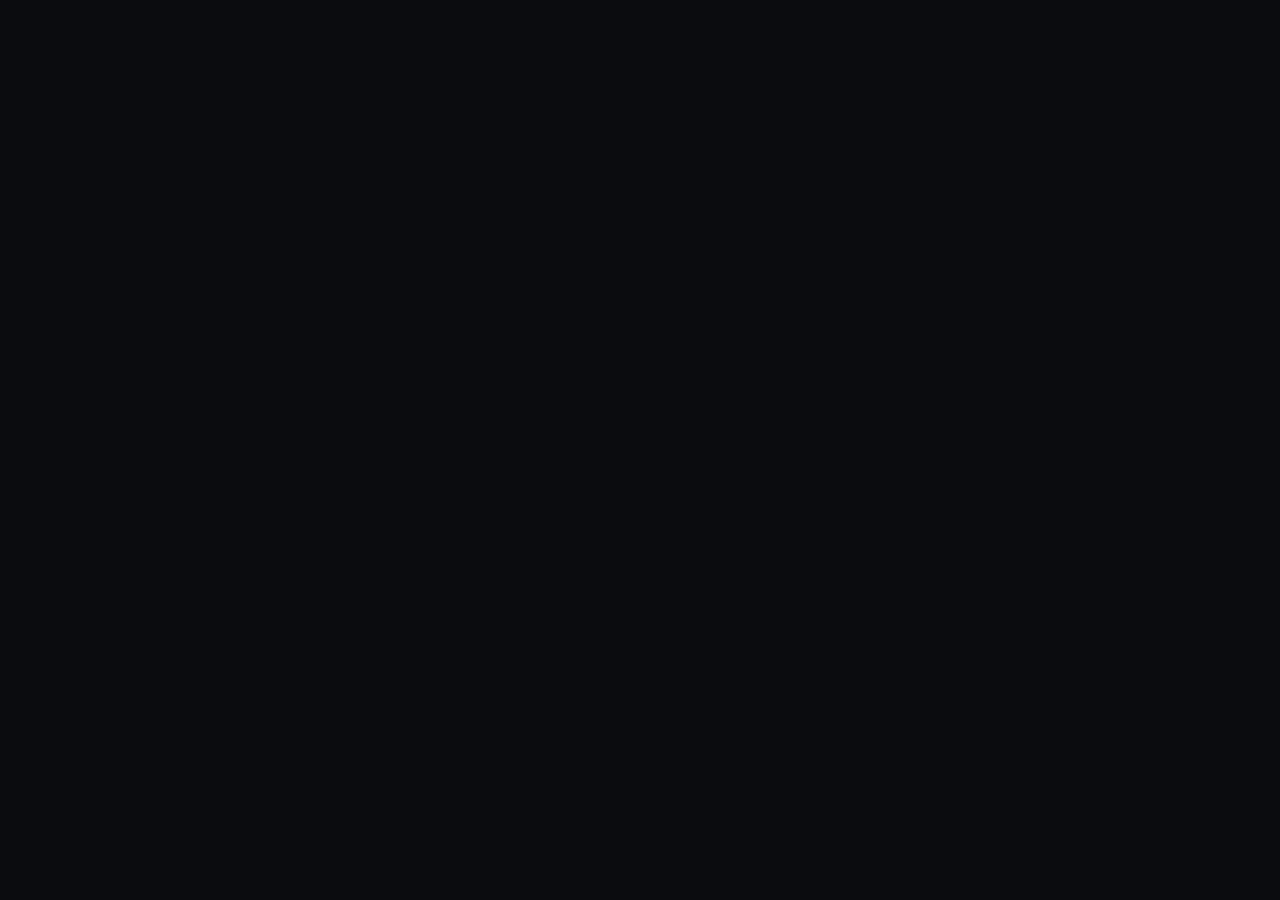
==== commit a2b50b44: "feat: Web 端视频站（纯客户端，Vue 3 + hls.js）上线 GitHub Pages - docs/index.html 改为 Web 视频站，原介绍页移至 about.html 并互" ====
--- a/docs/index.html
+++ b/docs/index.html
@@ -3,660 +3,17 @@
 <head>
 <meta charset="UTF-8">
 <meta name="viewport" content="width=device-width, initial-scale=1.0">
-<title>聚影 — 纯粹观影，本该如此简单</title>
-<meta name="description" content="聚影：100% AI(KIMI-K3) 编写的 Android 影视聚合播放器。无广告、免注册登录，APK 仅 2.5MB。">
-<style>
-:root{
-  --bg:#0B0C0F; --bg2:#101216; --card:#15181D; --card2:#1B1F26;
-  --line:rgba(255,255,255,.07); --line2:rgba(255,255,255,.12);
-  --text:#ECEDEF; --text2:#9BA0A8; --text3:#6B7078;
-  --accent:#FF8A00; --accent2:#FFB347; --accent-dim:rgba(255,138,0,.12);
-}
-*{margin:0;padding:0;box-sizing:border-box}
-html{scroll-behavior:smooth}
-body{
-  font-family:-apple-system,BlinkMacSystemFont,"PingFang SC","HarmonyOS Sans SC","Microsoft YaHei",sans-serif;
-  background:var(--bg);color:var(--text);line-height:1.7;overflow-x:hidden;
-  -webkit-font-smoothing:antialiased;
-}
-a{color:inherit;text-decoration:none}
-.wrap{max-width:1120px;margin:0 auto;padding:0 24px}
-::selection{background:rgba(255,138,0,.3)}
-
-/* ---------- 滚动显现 ---------- */
-.rv{opacity:0;transform:translateY(28px);transition:opacity .7s cubic-bezier(.2,.6,.2,1),transform .7s cubic-bezier(.2,.6,.2,1)}
-.rv.in{opacity:1;transform:none}
-.rv-d1{transition-delay:.08s}.rv-d2{transition-delay:.16s}.rv-d3{transition-delay:.24s}.rv-d4{transition-delay:.32s}
-
-/* ---------- 导航 ---------- */
-nav{
-  position:fixed;top:0;left:0;right:0;z-index:100;
-  transition:background .3s,border-color .3s,backdrop-filter .3s;
-  border-bottom:1px solid transparent;
-}
-nav.scrolled{background:rgba(11,12,15,.72);backdrop-filter:blur(18px);-webkit-backdrop-filter:blur(18px);border-bottom-color:var(--line)}
-.nav-in{max-width:1120px;margin:0 auto;padding:0 24px;height:64px;display:flex;align-items:center;gap:28px}
-.logo{display:flex;align-items:center;gap:10px;font-weight:700;font-size:17px;letter-spacing:.5px}
-.logo-mark{
-  width:30px;height:30px;border-radius:7px;display:flex;align-items:center;justify-content:center;
-  background:linear-gradient(135deg,var(--accent),#E67600);font-size:14px;color:#fff;
-  box-shadow:0 4px 14px rgba(255,138,0,.4);
-}
-.nav-links{display:flex;gap:26px;margin-left:auto;font-size:14px;color:var(--text2)}
-.nav-links a{transition:color .2s;position:relative}
-.nav-links a:hover{color:var(--text)}
-.nav-cta{
-  padding:8px 18px;border-radius:7px;font-size:13.5px;font-weight:600;
-  background:var(--card2);border:1px solid var(--line2);transition:all .2s;
-  display:flex;align-items:center;gap:7px;
-}
-.nav-cta:hover{border-color:var(--accent);color:var(--accent)}
-@media(max-width:720px){.nav-links{display:none}}
-
-/* ---------- Hero ---------- */
-.hero{position:relative;padding:170px 0 100px;overflow:hidden}
-.hero-bg{position:absolute;inset:0;pointer-events:none}
-.orb{position:absolute;border-radius:50%;filter:blur(90px);opacity:.5;animation:drift 14s ease-in-out infinite alternate}
-.orb1{width:560px;height:560px;background:radial-gradient(circle,rgba(255,138,0,.28),transparent 65%);top:-180px;left:-120px}
-.orb2{width:480px;height:480px;background:radial-gradient(circle,rgba(255,90,0,.16),transparent 65%);top:10%;right:-140px;animation-delay:-5s}
-.orb3{width:420px;height:420px;background:radial-gradient(circle,rgba(120,80,255,.12),transparent 65%);bottom:-160px;left:36%;animation-delay:-9s}
-@keyframes drift{from{transform:translate(0,0) scale(1)}to{transform:translate(40px,30px) scale(1.08)}}
-.grid-bg{
-  position:absolute;inset:0;
-  background-image:linear-gradient(var(--line) 1px,transparent 1px),linear-gradient(90deg,var(--line) 1px,transparent 1px);
-  background-size:56px 56px;
-  mask-image:radial-gradient(ellipse 70% 60% at 50% 30%,#000 20%,transparent 75%);
-  -webkit-mask-image:radial-gradient(ellipse 70% 60% at 50% 30%,#000 20%,transparent 75%);
-}
-.hero-in{position:relative;display:grid;grid-template-columns:1.15fr .85fr;gap:60px;align-items:center}
-@media(max-width:900px){.hero-in{grid-template-columns:1fr;text-align:center}.hero-visual{margin:40px auto 0}}
-.pill{
-  display:inline-flex;align-items:center;gap:8px;padding:7px 16px;border-radius:999px;
-  background:var(--accent-dim);border:1px solid rgba(255,138,0,.35);color:var(--accent2);
-  font-size:13px;font-weight:600;letter-spacing:.3px;
-}
-.pill .dot{width:7px;height:7px;border-radius:50%;background:var(--accent);animation:pulse 2s infinite}
-@keyframes pulse{0%,100%{opacity:1;transform:scale(1)}50%{opacity:.5;transform:scale(.8)}}
-.hero h1{
-  font-size:clamp(40px,6vw,64px);line-height:1.14;letter-spacing:-1px;font-weight:800;
-  margin:26px 0 20px;
-}
-.grad-text{
-  background:linear-gradient(120deg,var(--accent) 10%,var(--accent2) 50%,#FFD9A0 90%);
-  -webkit-background-clip:text;background-clip:text;-webkit-text-fill-color:transparent;
-}
-.hero .sub{color:var(--text2);font-size:17px;max-width:480px;margin-bottom:36px}
-@media(max-width:900px){.hero .sub{margin-left:auto;margin-right:auto}}
-.cta-row{display:flex;gap:14px;flex-wrap:wrap}
-@media(max-width:900px){.cta-row{justify-content:center}}
-.btn{
-  display:inline-flex;align-items:center;gap:9px;padding:15px 32px;border-radius:8px;
-  font-size:16px;font-weight:700;transition:transform .18s,box-shadow .18s;cursor:pointer;border:none;
-}
-.btn-p{
-  background:linear-gradient(135deg,var(--accent),#F07B00);color:#fff;
-  box-shadow:0 10px 32px rgba(255,138,0,.35),inset 0 1px 0 rgba(255,255,255,.25);
-}
-.btn-p:hover{transform:translateY(-2px);box-shadow:0 16px 44px rgba(255,138,0,.45)}
-.btn-g{background:var(--card2);border:1px solid var(--line2);color:var(--text)}
-.btn-g:hover{border-color:var(--accent);transform:translateY(-2px)}
-.hero-stats{display:flex;gap:36px;margin-top:52px;flex-wrap:wrap}
-@media(max-width:900px){.hero-stats{justify-content:center}}
-.stat b{display:block;font-size:26px;font-weight:800;letter-spacing:-.5px}
-.stat b em{font-style:normal;color:var(--accent)}
-.stat span{color:var(--text3);font-size:12.5px}
-
-/* 手机模型 */
-.hero-visual{position:relative;display:flex;justify-content:center;perspective:1200px}
-.phone{
-  position:relative;width:270px;border-radius:34px;padding:12px;
-  background:linear-gradient(160deg,#2A2E36,#14161B 60%);
-  border:1px solid rgba(255,255,255,.14);
-  box-shadow:0 40px 90px rgba(0,0,0,.6),0 0 0 1px rgba(0,0,0,.6),0 0 80px rgba(255,138,0,.08);
-  transition:transform .25s ease-out;transform-style:preserve-3d;will-change:transform;
-}
-.phone::before{ /* 侧边按键 */
-  content:"";position:absolute;right:-2.5px;top:120px;width:3px;height:64px;border-radius:2px;background:#3A3F48;
-}
-.phone-notch{
-  position:absolute;top:22px;left:50%;transform:translateX(-50%);
-  width:88px;height:22px;border-radius:8px;background:#0B0C0F;z-index:3;
-  border:1px solid rgba(255,255,255,.06);
-}
-.phone-screen{border-radius:26px;overflow:hidden;display:block;width:100%;aspect-ratio:9/19.5;object-fit:cover;background:#000}
-.chip{
-  position:absolute;padding:10px 16px;border-radius:8px;font-size:13px;font-weight:600;
-  background:rgba(21,24,29,.85);border:1px solid var(--line2);backdrop-filter:blur(10px);
-  box-shadow:0 12px 32px rgba(0,0,0,.45);white-space:nowrap;z-index:4;
-  animation:float 5s ease-in-out infinite;
-}
-.chip b{color:var(--accent)}
-.chip1{top:16%;left:-14%;animation-delay:-1s}
-.chip2{top:44%;right:-16%;animation-delay:-2.6s}
-.chip3{bottom:14%;left:-10%;animation-delay:-4s}
-@keyframes float{0%,100%{transform:translateY(0)}50%{transform:translateY(-12px)}}
-@media(max-width:900px){.chip1{left:-4%}.chip2{right:-4%}.chip3{left:0}}
-
-/* ---------- 跑马灯 ---------- */
-.marquee{
-  border-top:1px solid var(--line);border-bottom:1px solid var(--line);
-  padding:18px 0;overflow:hidden;position:relative;
-  mask-image:linear-gradient(90deg,transparent,#000 12%,#000 88%,transparent);
-  -webkit-mask-image:linear-gradient(90deg,transparent,#000 12%,#000 88%,transparent);
-}
-.mq-track{display:flex;gap:44px;width:max-content;animation:mq 26s linear infinite}
-.marquee:hover .mq-track{animation-play-state:paused}
-.mq-track span{color:var(--text3);font-size:14px;letter-spacing:2px;white-space:nowrap;display:flex;align-items:center;gap:44px}
-.mq-track i{color:var(--accent);font-style:normal;font-size:10px}
-@keyframes mq{to{transform:translateX(-50%)}}
-
-/* ---------- 通用 section ---------- */
-section{padding:110px 0;position:relative}
-.sec-head{text-align:center;max-width:640px;margin:0 auto 64px}
-.sec-tag{
-  display:inline-block;padding:5px 14px;border-radius:999px;font-size:12.5px;font-weight:600;
-  letter-spacing:1.5px;color:var(--accent);background:var(--accent-dim);margin-bottom:18px;
-}
-.sec-head h2{font-size:clamp(28px,4vw,40px);letter-spacing:-.8px;font-weight:800}
-.sec-head p{color:var(--text2);margin-top:12px}
-</style>
-<style>
-/* ---------- Bento 特性 ---------- */
-.bento{display:grid;grid-template-columns:repeat(4,1fr);gap:16px}
-@media(max-width:900px){.bento{grid-template-columns:repeat(2,1fr)}}
-@media(max-width:560px){.bento{grid-template-columns:1fr}}
-.bcard{
-  position:relative;background:var(--card);border:1px solid var(--line);border-radius:8px;
-  padding:28px;overflow:hidden;transition:border-color .3s,transform .3s;
-}
-.bcard:hover{border-color:rgba(255,138,0,.35);transform:translateY(-3px)}
-.bcard::before{ /* 鼠标聚光 */
-  content:"";position:absolute;inset:0;opacity:0;transition:opacity .3s;pointer-events:none;
-  background:radial-gradient(480px circle at var(--mx,50%) var(--my,50%),rgba(255,138,0,.09),transparent 45%);
-}
-.bcard:hover::before{opacity:1}
-.b-lg{grid-column:span 2;grid-row:span 1}
-.b-ic{
-  width:44px;height:44px;border-radius:8px;display:flex;align-items:center;justify-content:center;
-  font-size:21px;background:var(--card2);border:1px solid var(--line2);margin-bottom:18px;
-}
-.bcard h3{font-size:16.5px;margin-bottom:7px;font-weight:700}
-.bcard p{color:var(--text2);font-size:13.5px;line-height:1.65}
-.code-deco{
-  margin-top:20px;background:#0D0F13;border:1px solid var(--line);border-radius:8px;
-  padding:14px 16px;font-family:"SF Mono",Menlo,monospace;font-size:12px;line-height:1.8;overflow:hidden;
-}
-.code-deco .c1{color:#7D8590}.code-deco .c2{color:#FF8A00}.code-deco .c3{color:#A5D6FF}.code-deco .c4{color:#7EE787}
-/* 体积对比条 */
-.sizeviz{margin-top:20px}
-.sizebar{display:flex;align-items:center;gap:12px;margin-bottom:10px;font-size:12.5px;color:var(--text2)}
-.sizebar .lbl{width:64px;flex:none}
-.sizebar .track{flex:1;height:10px;border-radius:6px;background:var(--card2);overflow:hidden}
-.sizebar .fill{height:100%;border-radius:6px;width:0;transition:width 1.2s cubic-bezier(.2,.6,.2,1) .2s}
-.fill.old{background:linear-gradient(90deg,#4A4F58,#6B7078)}
-.fill.new{background:linear-gradient(90deg,var(--accent),var(--accent2))}
-.sizebar b{width:56px;text-align:right;flex:none}
-/* 主题切换小演示 */
-.theme-demo{
-  margin-top:18px;border-radius:8px;border:1px solid var(--line);padding:14px;
-  transition:background .4s,color .4s;cursor:pointer;user-select:none;
-}
-.theme-demo .td-bar{height:8px;border-radius:4px;margin-bottom:8px;transition:background .4s}
-.theme-demo .td-bar.short{width:55%}
-.theme-demo .td-tag{font-size:11.5px;opacity:.65;margin-top:6px;display:block}
-
-/* ---------- 截图轮播 ---------- */
-.shot-sec{background:var(--bg2);border-top:1px solid var(--line);border-bottom:1px solid var(--line)}
-.carousel{position:relative}
-.car-track{
-  display:flex;gap:22px;overflow-x:auto;scroll-snap-type:x mandatory;padding:10px 4px 26px;
-  scrollbar-width:none;-ms-overflow-style:none;
-}
-.car-track::-webkit-scrollbar{display:none}
-.shot{
-  flex:0 0 auto;scroll-snap-align:center;border-radius:10px;overflow:hidden;
-  border:1px solid var(--line2);background:#000;position:relative;
-  box-shadow:0 20px 50px rgba(0,0,0,.5);transition:transform .3s,border-color .3s;
-}
-.shot:hover{transform:translateY(-6px);border-color:rgba(255,138,0,.4)}
-.shot img{display:block;height:460px;width:auto}
-.shot.wide img{height:340px}
-.shot .cap{
-  position:absolute;left:0;right:0;bottom:0;padding:26px 16px 12px;font-size:12.5px;color:#fff;
-  background:linear-gradient(transparent,rgba(0,0,0,.75));text-align:center;letter-spacing:1px;
-}
-.car-btn{
-  position:absolute;top:42%;width:46px;height:46px;border-radius:50%;z-index:5;
-  background:rgba(21,24,29,.9);border:1px solid var(--line2);color:var(--text);font-size:18px;
-  cursor:pointer;display:flex;align-items:center;justify-content:center;transition:all .2s;
-  backdrop-filter:blur(8px);
-}
-.car-btn:hover{border-color:var(--accent);color:var(--accent);transform:scale(1.08)}
-.car-prev{left:-8px}.car-next{right:-8px}
-.car-dots{display:flex;gap:8px;justify-content:center;margin-top:4px}
-.car-dots i{width:7px;height:7px;border-radius:50%;background:var(--card2);border:1px solid var(--line2);cursor:pointer;transition:all .25s}
-.car-dots i.on{background:var(--accent);border-color:var(--accent);transform:scale(1.25)}
-
-/* ---------- 步骤时间线 ---------- */
-.steps{max-width:680px;margin:0 auto;position:relative;padding-left:34px}
-.steps::before{
-  content:"";position:absolute;left:11px;top:14px;bottom:14px;width:2px;
-  background:linear-gradient(var(--accent),rgba(255,138,0,.05));
-}
-.step{position:relative;padding:0 0 40px 30px}
-.step:last-child{padding-bottom:0}
-.step .n{
-  position:absolute;left:-34px;top:0;width:24px;height:24px;border-radius:50%;
-  background:var(--bg);border:2px solid var(--accent);display:flex;align-items:center;justify-content:center;
-  font-size:12px;font-weight:800;color:var(--accent);
-}
-.step h3{font-size:17px;margin-bottom:5px}
-.step p{color:var(--text2);font-size:14px}
-.step code{
-  background:var(--card2);border:1px solid var(--line2);border-radius:6px;
-  padding:1.5px 8px;font-size:12.5px;color:var(--accent2);font-family:"SF Mono",Menlo,monospace;
-}
-
-/* ---------- 手势 ---------- */
-.gestures{display:grid;grid-template-columns:repeat(auto-fit,minmax(220px,1fr));gap:14px;max-width:900px;margin:0 auto}
-.gest{
-  display:flex;align-items:center;gap:16px;background:var(--card);border:1px solid var(--line);
-  border-radius:10px;padding:18px 20px;transition:all .25s;
-}
-.gest:hover{border-color:rgba(255,138,0,.35);transform:translateY(-2px)}
-.gest .gi{
-  width:42px;height:42px;flex:none;border-radius:8px;display:flex;align-items:center;justify-content:center;
-  background:var(--accent-dim);font-size:19px;
-}
-.gest b{display:block;font-size:14px}
-.gest span{color:var(--text3);font-size:12.5px}
-
-/* ---------- FAQ ---------- */
-.faq{max-width:720px;margin:0 auto}
-.faq details{
-  background:var(--card);border:1px solid var(--line);border-radius:10px;margin-bottom:12px;
-  overflow:hidden;transition:border-color .25s;
-}
-.faq details[open]{border-color:rgba(255,138,0,.35)}
-.faq summary{
-  list-style:none;cursor:pointer;padding:19px 22px;font-weight:600;font-size:15px;
-  display:flex;align-items:center;justify-content:space-between;gap:12px;
-}
-.faq summary::-webkit-details-marker{display:none}
-.faq summary .arr{transition:transform .3s;color:var(--accent);font-size:13px;flex:none}
-.faq details[open] summary .arr{transform:rotate(180deg)}
-.faq .fa-body{padding:0 22px 20px;color:var(--text2);font-size:14px}
-
-/* ---------- CTA ---------- */
-.cta-banner{
-  position:relative;text-align:center;border-radius:14px;padding:80px 30px;overflow:hidden;
-  background:linear-gradient(160deg,#1C1305,#12100C 55%);
-  border:1px solid rgba(255,138,0,.25);
-}
-.cta-banner::before{
-  content:"";position:absolute;width:600px;height:600px;border-radius:50%;top:-380px;left:50%;
-  transform:translateX(-50%);background:radial-gradient(circle,rgba(255,138,0,.22),transparent 65%);
-  filter:blur(50px);pointer-events:none;
-}
-.cta-banner h2{font-size:clamp(28px,4vw,42px);letter-spacing:-.8px;margin-bottom:14px;position:relative}
-.cta-banner p{color:var(--text2);margin-bottom:34px;position:relative}
-
-/* ---------- 页脚 ---------- */
-footer{border-top:1px solid var(--line);padding:44px 0 56px;color:var(--text3);font-size:13px}
-.foot-grid{display:flex;justify-content:space-between;gap:30px;flex-wrap:wrap;margin-bottom:28px}
-.foot-grid a{color:var(--text2);transition:color .2s}
-.foot-grid a:hover{color:var(--accent)}
-.disclaimer{
-  background:var(--card);border:1px solid var(--line);border-radius:8px;
-  padding:16px 20px;font-size:12.5px;line-height:1.8;max-width:820px;margin:0 auto 24px;
-}
-.foot-bottom{text-align:center}
-svg.ic{width:20px;height:20px;fill:none;stroke:currentColor;stroke-width:1.6;stroke-linecap:round;stroke-linejoin:round;flex:none}
-.b-ic{color:var(--accent)}
-.gi{color:var(--accent)}
-.chip{display:flex;align-items:center;gap:8px}
-.chip svg.ic{width:15px;height:15px;color:var(--accent)}
-.btn svg.ic{width:17px;height:17px}
-</style>
+<title>聚影 Web — 纯粹观影</title>
+<meta name="description" content="聚影 Web：纯客户端 TVBox 视频站。无广告、免注册，配置接口即可点播直播。">
+<link rel="icon" href="data:image/svg+xml,<svg xmlns='http://www.w3.org/2000/svg' viewBox='0 0 24 24'><rect width='24' height='24' rx='6' fill='%23FF8A00'/><path d='M9 7v10l8-5-8-5z' fill='white'/></svg>">
+<link rel="stylesheet" href="./web/app.css">
+<script src="https://cdn.bootcdn.net/ajax/libs/vue/3.4.38/vue.global.prod.min.js"></script>
+<script>window.Vue || document.write('<script src="https://cdn.jsdelivr.net/npm/vue@3.4.38/dist/vue.global.prod.js"><\/script>')</script>
+<script src="https://cdn.bootcdn.net/ajax/libs/hls.js/1.5.13/hls.min.js"></script>
+<script>window.Hls || document.write('<script src="https://cdn.jsdelivr.net/npm/hls.js@1.5.13/dist/hls.min.js"><\/script>')</script>
 </head>
 <body>
-
-<nav id="nav">
-  <div class="nav-in">
-    <a class="logo" href="#top"><span class="logo-mark">▶</span>聚影</a>
-    <div class="nav-links">
-      <a href="#features">特性</a>
-      <a href="#shots">截图</a>
-      <a href="#guide">使用</a>
-      <a href="#faq">FAQ</a>
-    </div>
-    <a class="nav-cta" href="https://github.com/csuhan/tvbox" target="_blank" rel="noopener">
-      <svg width="15" height="15" viewBox="0 0 16 16" fill="currentColor"><path d="M8 0C3.58 0 0 3.58 0 8c0 3.54 2.29 6.53 5.47 7.59.4.07.55-.17.55-.38 0-.19-.01-.82-.01-1.49-2.01.37-2.53-.49-2.69-.94-.09-.23-.48-.94-.82-1.13-.28-.15-.68-.52-.01-.53.63-.01 1.08.58 1.23.82.72 1.21 1.87.87 2.33.66.07-.52.28-.87.51-1.07-1.78-.2-3.64-.89-3.64-3.95 0-.87.31-1.59.82-2.15-.08-.2-.36-1.02.08-2.12 0 0 .67-.21 2.2.82.64-.18 1.32-.27 2-.27s1.36.09 2 .27c1.53-1.04 2.2-.82 2.2-.82.44 1.1.16 1.92.08 2.12.51.56.82 1.27.82 2.15 0 3.07-1.87 3.75-3.65 3.95.29.25.54.73.54 1.48 0 1.07-.01 1.93-.01 2.2 0 .21.15.46.55.38A8.01 8.01 0 0 0 16 8c0-4.42-3.58-8-8-8z"/></svg>
-      GitHub
-    </a>
-  </div>
-</nav>
-
-<header class="hero" id="top">
-  <div class="hero-bg">
-    <div class="orb orb1"></div><div class="orb orb2"></div><div class="orb orb3"></div>
-    <div class="grid-bg"></div>
-  </div>
-  <div class="wrap hero-in">
-    <div>
-      <span class="pill rv in"><span class="dot"></span>100% AI（KIMI-K3）编写</span>
-      <h1 class="rv in rv-d1">纯粹观影，<br><span class="grad-text">本该如此简单。</span></h1>
-      <p class="sub rv in rv-d2">聚影 · TVBox 手机版 —— 无广告、免注册登录的 Android 影视聚合播放器。配置一个接口，点播直播随心看。</p>
-      <div class="cta-row rv in rv-d3">
-        <a class="btn btn-p" href="https://github.com/csuhan/tvbox/releases/latest" target="_blank" rel="noopener"><svg class="ic" viewBox="0 0 24 24"><path d="M12 4v11M7 11l5 5 5-5M5 20h14"/></svg>下载 APK</a>
-        <a class="btn btn-g" href="#shots">查看截图</a>
-      </div>
-      <div class="hero-stats rv in rv-d4">
-        <div class="stat"><b><em>2.5</em>MB</b><span>APK 体积</span></div>
-        <div class="stat"><b><em>0</em></b><span>广告与账号</span></div>
-        <div class="stat"><b><em>100%</em></b><span>AI 编写代码</span></div>
-        <div class="stat"><b><em>7.0+</em></b><span>Android 版本</span></div>
-      </div>
-    </div>
-    <div class="hero-visual rv in rv-d2">
-      <div class="phone" id="phoneTilt">
-        <div class="phone-notch"></div>
-        <img class="phone-screen" src="screenshots/01-home.jpg" alt="聚影首页">
-      </div>
-      <div class="chip chip1"><svg class="ic" viewBox="0 0 24 24"><circle cx="12" cy="12" r="9"/><line x1="5.6" y1="5.6" x2="18.4" y2="18.4"/></svg><b>无广告</b> 零打扰</div>
-      <div class="chip chip2"><svg class="ic" viewBox="0 0 24 24"><path d="M12 3l8 4.5v9L12 21l-8-4.5v-9L12 3z"/><path d="M12 12l8-4.5M12 12v9M12 12L4 7.5"/></svg>仅 <b>2.5MB</b></div>
-      <div class="chip chip3"><svg class="ic" viewBox="0 0 24 24"><rect x="5" y="11" width="14" height="9" rx="2"/><path d="M8 11V7a4 4 0 0 1 7.8-1.3"/></svg><b>免注册</b> 免登录</div>
-    </div>
-  </div>
-</header>
-
-<div class="marquee">
-  <div class="mq-track" id="mqTrack">
-    <span>无广告 <i>◆</i> 免注册登录 <i>◆</i> 网页嗅探 <i>◆</i> 点播 + 直播 <i>◆</i> 明暗双主题 <i>◆</i> 手势操控 <i>◆</i> 历史续播 <i>◆</i> 仅 2.5MB <i>◆</i></span>
-  </div>
-</div>
-
-<section id="features">
-  <div class="wrap">
-    <div class="sec-head rv">
-      <span class="sec-tag">FEATURES</span>
-      <h2>把复杂留给 AI，<br>把纯粹留给观影</h2>
-      <p>每一项能力都为"打开就看"服务</p>
-    </div>
-    <div class="bento">
-      <div class="bcard b-lg rv">
-        <div class="b-ic"><svg class="ic" viewBox="0 0 24 24"><rect x="6" y="6" width="12" height="12" rx="2"/><rect x="10" y="10" width="4" height="4"/><path d="M9 3v3M15 3v3M9 18v3M15 18v3M3 9h3M3 15h3M18 9h3M18 15h3"/></svg></div>
-        <h3>100% AI 打造</h3>
-        <p>从架构设计到每一行代码，完全由 AI（KIMI-K3）编写完成 —— 一次 AI 工程能力的完整实践。</p>
-        <div class="code-deco">
-          <span class="c1">// 整个项目，没有一行人类手写代码</span><br>
-          <span class="c2">class</span> <span class="c3">JuyingTV</span> <span class="c1">{</span><br>
-          &nbsp;&nbsp;<span class="c2">val</span> author = <span class="c4">"KIMI-K3"</span><br>
-          &nbsp;&nbsp;<span class="c2">val</span> humanLines = <span class="c4">0</span><br>
-          <span class="c1">}</span>
-        </div>
-      </div>
-      <div class="bcard rv rv-d1">
-        <div class="b-ic"><svg class="ic" viewBox="0 0 24 24"><circle cx="12" cy="12" r="9"/><line x1="5.6" y1="5.6" x2="18.4" y2="18.4"/></svg></div>
-        <h3>零打扰</h3>
-        <p>无广告、无弹窗、无账号体系、无埋点统计。打开就看，看完就走。</p>
-      </div>
-      <div class="bcard rv rv-d2">
-        <div class="b-ic"><svg class="ic" viewBox="0 0 24 24"><circle cx="11" cy="11" r="7"/><line x1="16.5" y1="16.5" x2="21" y2="21"/></svg></div>
-        <h3>网页嗅探</h3>
-        <p>非直连播放页自动在后台 WebView 中嗅探真实视频地址，失败自动尝试接口内置解析 API。</p>
-      </div>
-      <div class="bcard b-lg rv" id="sizeCard">
-        <div class="b-ic"><svg class="ic" viewBox="0 0 24 24"><path d="M12 3l8 4.5v9L12 21l-8-4.5v-9L12 3z"/><path d="M12 12l8-4.5M12 12v9M12 12L4 7.5"/></svg></div>
-        <h3>极致小巧</h3>
-        <p>R8 全量压缩 + 资源裁剪，体积缩小 84%，秒下载秒安装。</p>
-        <div class="sizeviz">
-          <div class="sizebar"><span class="lbl">压缩前</span><div class="track"><div class="fill old" data-w="100%"></div></div><b>15 MB</b></div>
-          <div class="sizebar"><span class="lbl">压缩后</span><div class="track"><div class="fill new" data-w="17%"></div></div><b>2.5 MB</b></div>
-        </div>
-      </div>
-      <div class="bcard rv rv-d1">
-        <div class="b-ic"><svg class="ic" viewBox="0 0 24 24"><rect x="3" y="6" width="18" height="12" rx="2"/><path d="M9 21h6"/></svg></div>
-        <h3>点播 + 直播</h3>
-        <p>兼容标准 TVBox 接口，苹果CMS 采集源、多直播源、m3u / txt 列表全支持。</p>
-      </div>
-      <div class="bcard rv rv-d2">
-        <div class="b-ic"><svg class="ic" viewBox="0 0 24 24"><circle cx="12" cy="12" r="9"/><path d="M12 3a9 9 0 0 0 0 18z" fill="currentColor" stroke="none"/></svg></div>
-        <h3>明暗双主题</h3>
-        <p>跟随系统自动切换。点下方卡片试试：</p>
-        <div class="theme-demo" id="themeDemo">
-          <div class="td-bar"></div>
-          <div class="td-bar short"></div>
-          <span class="td-tag">点击切换 明 / 暗</span>
-        </div>
-      </div>
-      <div class="bcard rv rv-d1">
-        <div class="b-ic"><svg class="ic" viewBox="0 0 24 24"><circle cx="12" cy="12" r="3.2"/><path d="M12 4v2.5M12 17.5V20M4 12h2.5M17.5 12H20"/></svg></div>
-        <h3>手势操控</h3>
-        <p>亮度、音量、进度、倍速，全屏一切操作皆可手势完成。</p>
-      </div>
-      <div class="bcard rv rv-d2">
-        <div class="b-ic"><svg class="ic" viewBox="0 0 24 24"><circle cx="12" cy="12" r="9"/><path d="M12 7v5l3.5 2"/></svg></div>
-        <h3>历史与收藏</h3>
-        <p>观看进度自动记忆，一键续播；喜爱影片随手收藏。</p>
-      </div>
-    </div>
-  </div>
-</section>
-
-<section class="shot-sec" id="shots">
-  <div class="wrap">
-    <div class="sec-head rv">
-      <span class="sec-tag">SCREENSHOTS</span>
-      <h2>所见即所得</h2>
-      <p>深色主题真机实拍，左右滑动浏览</p>
-    </div>
-    <div class="carousel rv">
-      <button class="car-btn car-prev" id="carPrev" aria-label="上一张">‹</button>
-      <div class="car-track" id="carTrack">
-        <div class="shot"><img src="screenshots/01-home.jpg" alt="首页"><div class="cap">首页 · 推荐与分类</div></div>
-        <div class="shot"><img src="screenshots/02-detail.jpg" alt="详情"><div class="cap">详情 · 进页即播</div></div>
-        <div class="shot wide"><img src="screenshots/03-player.jpg" alt="全屏播放"><div class="cap">全屏播放 · 手势控制</div></div>
-        <div class="shot wide"><img src="screenshots/04-live.jpg" alt="直播"><div class="cap">直播 · 多源切换</div></div>
-        <div class="shot"><img src="screenshots/05-search.jpg" alt="搜索"><div class="cap">搜索 · 实时防抖</div></div>
-        <div class="shot"><img src="screenshots/06-mine.jpg" alt="我的"><div class="cap">我的 · 历史与收藏</div></div>
-      </div>
-      <button class="car-btn car-next" id="carNext" aria-label="下一张">›</button>
-      <div class="car-dots" id="carDots"></div>
-    </div>
-  </div>
-</section>
-
-<section id="guide">
-  <div class="wrap">
-    <div class="sec-head rv">
-      <span class="sec-tag">GET STARTED</span>
-      <h2>三步开始观影</h2>
-      <p>App 不含任何内容，配置一个 TVBox 接口即可</p>
-    </div>
-    <div class="steps">
-      <div class="step rv"><span class="n">1</span>
-        <h3>下载安装</h3>
-        <p>从 <a href="https://github.com/csuhan/tvbox/releases/latest" target="_blank" rel="noopener">GitHub Releases</a> 下载 APK（约 2.5MB），安装到 Android 7.0+ 手机。</p>
-      </div>
-      <div class="step rv rv-d1"><span class="n">2</span>
-        <h3>配置数据源</h3>
-        <p>打开 <code>我的 → 设置与数据源</code>：从内置推荐接口一键选用，或粘贴你自己的 TVBox 接口地址。</p>
-      </div>
-      <div class="step rv rv-d2"><span class="n">3</span>
-        <h3>开始观看</h3>
-        <p>返回首页自动加载内容。点播进页即播，直播多源自动切换，观看进度自动记忆。</p>
-      </div>
-    </div>
-  </div>
-</section>
-
-<section style="padding-top:0">
-  <div class="wrap">
-    <div class="sec-head rv">
-      <span class="sec-tag">GESTURES</span>
-      <h2>全屏手势</h2>
-      <p>一切操作，触手可及</p>
-    </div>
-    <div class="gestures">
-      <div class="gest rv"><div class="gi"><svg class="ic" viewBox="0 0 24 24"><circle cx="12" cy="12" r="3.2"/><path d="M12 4v2.5M12 17.5V20M4 12h2.5M17.5 12H20"/></svg></div><div><b>单击屏幕</b><span>显示 / 隐藏控制栏</span></div></div>
-      <div class="gest rv rv-d1"><div class="gi"><svg class="ic" viewBox="0 0 24 24"><path d="M6 6l6 6-6 6M13 6l6 6-6 6"/></svg></div><div><b>双击左 / 右半屏</b><span>快退 / 快进 10 秒</span></div></div>
-      <div class="gest rv rv-d2"><div class="gi"><svg class="ic" viewBox="0 0 24 24"><path d="M3 12h18M7 8l-4 4 4 4M17 8l4 4-4 4"/></svg></div><div><b>水平拖动</b><span>拖动播放进度</span></div></div>
-      <div class="gest rv"><div class="gi"><svg class="ic" viewBox="0 0 24 24"><circle cx="12" cy="12" r="4"/><path d="M12 2v2M12 20v2M4.9 4.9l1.4 1.4M17.7 17.7l1.4 1.4M2 12h2M20 12h2M4.9 19.1l1.4-1.4M17.7 6.3l1.4-1.4"/></svg></div><div><b>左半屏上下滑</b><span>调节屏幕亮度</span></div></div>
-      <div class="gest rv rv-d1"><div class="gi"><svg class="ic" viewBox="0 0 24 24"><path d="M4 9v6h4l5 4V5L8 9H4z"/><path d="M16.5 9a4.2 4.2 0 0 1 0 6"/></svg></div><div><b>右半屏上下滑</b><span>调节媒体音量</span></div></div>
-      <div class="gest rv rv-d2"><div class="gi"><svg class="ic" viewBox="0 0 24 24"><path d="M4 8h9M17 8h3M4 16h3M11 16h9"/><circle cx="15" cy="8" r="2"/><circle cx="9" cy="16" r="2"/></svg></div><div><b>控制栏</b><span>选集 · 倍速 · 画面比例</span></div></div>
-    </div>
-  </div>
-</section>
-
-<section class="shot-sec" id="faq" style="padding-top:110px">
-  <div class="wrap">
-    <div class="sec-head rv">
-      <span class="sec-tag">FAQ</span>
-      <h2>常见问题</h2>
-    </div>
-    <div class="faq">
-      <details class="rv"><summary>首页空白 / 提示没有可用接口？<span class="arr">▼</span></summary>
-        <div class="fa-body">接口地址失效或网络不通。进入「我的 → 设置与数据源」，换一个内置推荐接口，或添加新的 TVBox 接口地址。</div>
-      </details>
-      <details class="rv rv-d1"><summary>某些站点显示"暂不支持"？<span class="arr">▼</span></summary>
-        <div class="fa-body">该站点是 type 3 爬虫源（需要 Spider JAR/JS 运行环境），手机版暂不支持。请在站点列表中切换其他站点使用。</div>
-      </details>
-      <details class="rv rv-d2"><summary>播放失败怎么办？<span class="arr">▼</span></summary>
-        <div class="fa-body">依次尝试：切换剧集线路 → 切换站点 → 更换接口。部分地址有防盗链，App 已自动携带 UA/Referer 并支持嗅探解析，大多数情况可直接播放。</div>
-      </details>
-      <details class="rv rv-d3"><summary>App 会收集我的数据吗？<span class="arr">▼</span></summary>
-        <div class="fa-body">不会。App 仅请求网络权限，无账号体系、无埋点统计，所有历史与收藏均存储在本机。</div>
-      </details>
-    </div>
-  </div>
-</section>
-
-<section>
-  <div class="wrap">
-    <div class="cta-banner rv">
-      <h2>现在开始，<span class="grad-text">纯粹观影</span></h2>
-      <p>2.5MB · 无广告 · 免登录 · Android 7.0+</p>
-      <a class="btn btn-p" href="https://github.com/csuhan/tvbox/releases/latest" target="_blank" rel="noopener"><svg class="ic" viewBox="0 0 24 24"><path d="M12 4v11M7 11l5 5 5-5M5 20h14"/></svg>免费下载</a>
-    </div>
-  </div>
-</section>
-
-<footer>
-  <div class="wrap">
-    <div class="disclaimer">
-      <strong>免责声明</strong>：本项目为纯技术学习项目，由 AI 生成代码，仅供学习交流使用。本应用不包含、不存储、不分发任何影视内容，所有内容均来自用户自行配置的第三方公开接口，与本项目无关。请于下载后 24 小时内删除本软件，使用产生的任何法律后果由使用者自行承担。
-    </div>
-    <div class="foot-grid" style="justify-content:center;gap:34px">
-      <a href="https://github.com/csuhan/tvbox" target="_blank" rel="noopener">GitHub 仓库</a>
-      <a href="https://github.com/csuhan/tvbox/releases/latest" target="_blank" rel="noopener">下载 APK</a>
-      <a href="https://github.com/csuhan/tvbox/issues" target="_blank" rel="noopener">问题反馈</a>
-    </div>
-    <p class="foot-bottom">聚影 TVBox 手机版 · 100% AI（KIMI-K3）编写</p>
-  </div>
-</footer>
-
-<script>
-// ---------- 导航滚动态 ----------
-const nav = document.getElementById('nav');
-const onScroll = () => nav.classList.toggle('scrolled', window.scrollY > 24);
-window.addEventListener('scroll', onScroll, {passive:true}); onScroll();
-
-// ---------- 滚动显现 ----------
-const io = new IntersectionObserver(es => es.forEach(e => {
-  if (e.isIntersecting) { e.target.classList.add('in'); io.unobserve(e.target); }
-}), {threshold:.12});
-document.querySelectorAll('.rv').forEach(el => io.observe(el));
-
-// ---------- Hero 手机视差倾斜 ----------
-const phone = document.getElementById('phoneTilt');
-const hero = document.querySelector('.hero');
-if (matchMedia('(pointer:fine)').matches) {
-  hero.addEventListener('mousemove', e => {
-    const r = hero.getBoundingClientRect();
-    const x = (e.clientX - r.left) / r.width - .5;
-    const y = (e.clientY - r.top) / r.height - .5;
-    phone.style.transform = `rotateY(${x*10}deg) rotateX(${-y*8}deg)`;
-  });
-  hero.addEventListener('mouseleave', () => phone.style.transform = '');
-}
-
-// ---------- Bento 鼠标聚光 ----------
-document.querySelectorAll('.bcard').forEach(c => {
-  c.addEventListener('mousemove', e => {
-    const r = c.getBoundingClientRect();
-    c.style.setProperty('--mx', (e.clientX - r.left) + 'px');
-    c.style.setProperty('--my', (e.clientY - r.top) + 'px');
-  });
-});
-
-// ---------- 体积对比条动画 ----------
-const sizeIO = new IntersectionObserver(es => es.forEach(e => {
-  if (e.isIntersecting) {
-    e.target.querySelectorAll('.fill').forEach(f => f.style.width = f.dataset.w);
-    sizeIO.unobserve(e.target);
-  }
-}), {threshold:.4});
-const sizeCard = document.getElementById('sizeCard');
-if (sizeCard) sizeIO.observe(sizeCard);
-
-// ---------- 主题切换小演示 ----------
-const td = document.getElementById('themeDemo');
-let tdDark = true;
-function paintDemo() {
-  td.style.background = tdDark ? '#15181D' : '#F4F5F7';
-  td.style.color = tdDark ? '#ECEDEF' : '#18191C';
-  td.querySelectorAll('.td-bar').forEach(b =>
-    b.style.background = tdDark ? '#2A2E36' : '#E0E2E6');
-}
-if (td) { paintDemo(); td.addEventListener('click', () => { tdDark = !tdDark; paintDemo(); }); }
-
-// ---------- 截图轮播 ----------
-const track = document.getElementById('carTrack');
-const dotsBox = document.getElementById('carDots');
-const shots = [...track.children];
-shots.forEach((_, i) => {
-  const d = document.createElement('i');
-  d.addEventListener('click', () => scrollToShot(i));
-  dotsBox.appendChild(d);
-});
-const dots = [...dotsBox.children];
-// 每张图宽度不同：用真实内容偏移量定位
-function offsets() {
-  const pad = parseFloat(getComputedStyle(track).paddingLeft) || 0;
-  const t = track.getBoundingClientRect();
-  return shots.map(s => s.getBoundingClientRect().left - t.left + track.scrollLeft - pad);
-}
-function scrollToShot(i) {
-  i = Math.max(0, Math.min(shots.length - 1, i));
-  track.scrollTo({left: offsets()[i], behavior:'smooth'});
-}
-function curIdx() {
-  const os = offsets(), x = track.scrollLeft;
-  let best = 0;
-  os.forEach((o, j) => { if (Math.abs(o - x) < Math.abs(os[best] - x)) best = j; });
-  return best;
-}
-const prevBtn = document.getElementById('carPrev');
-const nextBtn = document.getElementById('carNext');
-prevBtn.addEventListener('click', () => scrollToShot(curIdx() - 1));
-nextBtn.addEventListener('click', () => scrollToShot(curIdx() + 1));
-function syncCar() {
-  const i = curIdx();
-  dots.forEach((d, j) => d.classList.toggle('on', j === i));
-  const maxL = track.scrollWidth - track.clientWidth - 4;
-  prevBtn.style.opacity = track.scrollLeft <= 4 ? '.3' : '';
-  nextBtn.style.opacity = track.scrollLeft >= maxL ? '.3' : '';
-}
-track.addEventListener('scroll', syncCar, {passive:true});
-window.addEventListener('resize', syncCar);
-dots[0].classList.add('on');
-syncCar();
-// 键盘左右键
-document.addEventListener('keydown', e => {
-  if (e.key === 'ArrowLeft') scrollToShot(Math.max(0, curIdx()-1));
-  if (e.key === 'ArrowRight') scrollToShot(Math.min(shots.length-1, curIdx()+1));
-});
-</script>
+<div id="app"></div>
+<script type="module" src="./web/app.js"></script>
 </body>
 </html>
--- a/docs/web/app.css
+++ b/docs/web/app.css
@@ -0,0 +1,275 @@
+/* ===== 聚影 Web — 扁平深色设计（与 App/官网同语言） ===== */
+:root{
+  --bg:#0B0C0F; --bg2:#101216; --card:#15181D; --card2:#1B1F26;
+  --line:rgba(255,255,255,.07); --line2:rgba(255,255,255,.13);
+  --text:#ECEDEF; --text2:#9BA0A8; --text3:#6B7078;
+  --accent:#FF8A00; --accent2:#FFB347; --accent-dim:rgba(255,138,0,.13);
+  --r:8px; --r-lg:12px;
+}
+*{margin:0;padding:0;box-sizing:border-box}
+html{scrollbar-color:var(--card2) var(--bg)}
+body{
+  font-family:-apple-system,BlinkMacSystemFont,"PingFang SC","HarmonyOS Sans SC","Microsoft YaHei",sans-serif;
+  background:var(--bg);color:var(--text);line-height:1.6;-webkit-font-smoothing:antialiased;
+}
+a{color:inherit;text-decoration:none}
+button{font-family:inherit;cursor:pointer;border:none;background:none;color:inherit}
+input{font-family:inherit}
+svg.ic{width:18px;height:18px;fill:none;stroke:currentColor;stroke-width:1.6;stroke-linecap:round;stroke-linejoin:round;flex:none}
+::-webkit-scrollbar{width:9px;height:9px}
+::-webkit-scrollbar-thumb{background:var(--card2);border-radius:5px}
+::-webkit-scrollbar-track{background:transparent}
+
+/* ---------- 布局 ---------- */
+.page{max-width:1280px;margin:0 auto;padding:0 24px 60px}
+@media(max-width:640px){.page{padding:0 14px 48px}}
+
+/* ---------- 顶栏 ---------- */
+.topbar{
+  position:sticky;top:0;z-index:50;height:60px;
+  background:rgba(11,12,15,.82);backdrop-filter:blur(16px);-webkit-backdrop-filter:blur(16px);
+  border-bottom:1px solid var(--line);
+}
+.topbar-in{max-width:1280px;margin:0 auto;padding:0 24px;height:100%;display:flex;align-items:center;gap:20px}
+.logo{display:flex;align-items:center;gap:9px;font-weight:800;font-size:17px;letter-spacing:.5px}
+.logo-mark{
+  width:28px;height:28px;border-radius:7px;display:flex;align-items:center;justify-content:center;
+  background:linear-gradient(135deg,var(--accent),#E67600);box-shadow:0 3px 12px rgba(255,138,0,.35);
+}
+.logo-mark svg{width:13px;height:13px;fill:#fff;stroke:none}
+.tabs{display:flex;gap:4px}
+.tabs a{
+  padding:7px 15px;border-radius:var(--r);font-size:14px;color:var(--text2);transition:all .2s;
+}
+.tabs a:hover{color:var(--text)}
+.tabs a.on{color:var(--accent);background:var(--accent-dim);font-weight:600}
+.search-box{
+  flex:1;max-width:380px;margin-left:auto;display:flex;align-items:center;gap:8px;
+  background:var(--card);border:1px solid var(--line);border-radius:var(--r);padding:0 12px;height:38px;
+  transition:border-color .2s;
+}
+.search-box:focus-within{border-color:var(--accent)}
+.search-box svg{width:15px;height:15px;color:var(--text3)}
+.search-box input{flex:1;background:none;border:none;outline:none;color:var(--text);font-size:13.5px}
+.search-box input::placeholder{color:var(--text3)}
+.top-actions{display:flex;gap:10px;align-items:center}
+.icon-btn{
+  width:38px;height:38px;border-radius:var(--r);display:flex;align-items:center;justify-content:center;
+  background:var(--card);border:1px solid var(--line);color:var(--text2);transition:all .2s;
+}
+.icon-btn:hover{color:var(--accent);border-color:var(--accent)}
+.app-link{
+  display:flex;align-items:center;gap:7px;height:38px;padding:0 15px;border-radius:var(--r);
+  background:var(--accent-dim);border:1px solid rgba(255,138,0,.35);color:var(--accent2);
+  font-size:13px;font-weight:600;transition:all .2s;white-space:nowrap;
+}
+.app-link:hover{background:rgba(255,138,0,.22)}
+.app-link svg{width:15px;height:15px}
+@media(max-width:760px){
+  .tabs a{padding:7px 10px;font-size:13px}
+  .app-link span{display:none}
+  .search-box{max-width:none}
+}
+
+/* ---------- 分类条 ---------- */
+.cats{
+  display:flex;gap:8px;overflow-x:auto;padding:18px 0 14px;scrollbar-width:none;
+}
+.cats::-webkit-scrollbar{display:none}
+.cat{
+  flex:none;padding:7px 16px;border-radius:var(--r);font-size:13.5px;color:var(--text2);
+  background:var(--card);border:1px solid var(--line);transition:all .2s;white-space:nowrap;
+}
+.cat:hover{color:var(--text);border-color:var(--line2)}
+.cat.on{color:var(--accent);background:var(--accent-dim);border-color:rgba(255,138,0,.4);font-weight:600}
+
+/* ---------- 海报网格 ---------- */
+.grid{
+  display:grid;gap:18px 14px;
+  grid-template-columns:repeat(auto-fill,minmax(150px,1fr));
+}
+@media(max-width:640px){.grid{grid-template-columns:repeat(auto-fill,minmax(108px,1fr));gap:14px 10px}}
+.vcard{display:block;transition:transform .25s}
+.vcard:hover{transform:translateY(-4px)}
+.poster{
+  position:relative;aspect-ratio:2/3;border-radius:var(--r-lg);overflow:hidden;
+  background:var(--card2);border:1px solid var(--line);
+}
+.vcard:hover .poster{border-color:rgba(255,138,0,.45);box-shadow:0 12px 32px rgba(0,0,0,.5)}
+.poster img{width:100%;height:100%;object-fit:cover;display:block;opacity:0;transition:opacity .4s}
+.poster img.ld{opacity:1}
+.poster .ph{
+  position:absolute;inset:0;display:flex;align-items:center;justify-content:center;
+  color:var(--text3);font-size:13px;
+}
+.badge{
+  position:absolute;top:8px;right:8px;max-width:80%;padding:3px 8px;border-radius:6px;
+  background:rgba(0,0,0,.72);color:var(--accent2);font-size:11px;backdrop-filter:blur(4px);
+  white-space:nowrap;overflow:hidden;text-overflow:ellipsis;
+}
+.vtitle{
+  margin-top:9px;font-size:13.5px;font-weight:600;line-height:1.4;
+  overflow:hidden;text-overflow:ellipsis;white-space:nowrap;
+}
+.vsub{font-size:11.5px;color:var(--text3);margin-top:2px;overflow:hidden;text-overflow:ellipsis;white-space:nowrap}
+
+/* ---------- 状态 ---------- */
+.state{padding:90px 0;text-align:center;color:var(--text2)}
+.state .spin{
+  width:34px;height:34px;margin:0 auto 16px;border-radius:50%;
+  border:3px solid var(--card2);border-top-color:var(--accent);animation:rot 1s linear infinite;
+}
+@keyframes rot{to{transform:rotate(360deg)}}
+.state .retry{
+  margin-top:16px;padding:9px 24px;border-radius:var(--r);font-size:13.5px;
+  background:var(--accent);color:#fff;font-weight:600;
+}
+.loadmore{padding:34px 0;text-align:center;color:var(--text3);font-size:13px}
+
+/* ---------- 详情页 ---------- */
+.detail-hero{position:relative;padding:26px 0 8px}
+.detail-grid{display:grid;grid-template-columns:minmax(0,1fr) 330px;gap:26px}
+@media(max-width:960px){.detail-grid{grid-template-columns:1fr}}
+.player-box{
+  position:relative;aspect-ratio:16/9;background:#000;border-radius:var(--r-lg);
+  overflow:hidden;border:1px solid var(--line);
+}
+.player-box video{width:100%;height:100%;display:block}
+.p-ctrl{
+  position:absolute;left:0;right:0;bottom:0;padding:26px 14px 10px;display:flex;align-items:center;gap:12px;
+  background:linear-gradient(transparent,rgba(0,0,0,.8));opacity:0;transition:opacity .25s;
+}
+.player-box:hover .p-ctrl,.player-box.show-ctrl .p-ctrl{opacity:1}
+.p-btn{width:34px;height:34px;display:flex;align-items:center;justify-content:center;color:#fff;border-radius:7px;transition:background .2s}
+.p-btn:hover{background:rgba(255,255,255,.14)}
+.p-btn svg{width:19px;height:19px}
+.p-time{color:#fff;font-size:12px;font-variant-numeric:tabular-nums;white-space:nowrap}
+.p-seek{flex:1;height:20px;display:flex;align-items:center;cursor:pointer}
+.p-seek .rail{position:relative;width:100%;height:4px;border-radius:2px;background:rgba(255,255,255,.25)}
+.p-seek .played{position:absolute;left:0;top:0;bottom:0;border-radius:2px;background:var(--accent)}
+.p-speed{
+  color:#fff;font-size:12.5px;padding:5px 9px;border-radius:6px;min-width:52px;text-align:center;
+}
+.p-speed:hover{background:rgba(255,255,255,.14)}
+.p-msg{
+  position:absolute;inset:0;display:flex;flex-direction:column;align-items:center;justify-content:center;
+  gap:12px;color:var(--text2);font-size:13.5px;text-align:center;padding:20px;background:rgba(0,0,0,.45);
+}
+.p-msg .spin{width:30px;height:30px;border-radius:50%;border:3px solid var(--card2);border-top-color:var(--accent);animation:rot 1s linear infinite}
+.d-info h1{font-size:22px;letter-spacing:-.3px;margin-bottom:10px}
+.d-tags{display:flex;flex-wrap:wrap;gap:7px;margin-bottom:14px}
+.d-tags span{padding:3px 9px;border-radius:6px;background:var(--card2);color:var(--text2);font-size:11.5px}
+.d-actions{display:flex;gap:10px;margin-bottom:16px}
+.btn{
+  display:inline-flex;align-items:center;gap:7px;padding:10px 20px;border-radius:var(--r);
+  font-size:14px;font-weight:600;transition:all .2s;border:1px solid transparent;
+}
+.btn-p{background:var(--accent);color:#fff}
+.btn-p:hover{background:#F07B00}
+.btn-g{background:var(--card);border-color:var(--line2);color:var(--text)}
+.btn-g:hover{border-color:var(--accent);color:var(--accent)}
+.btn-g.on{color:var(--accent);border-color:var(--accent);background:var(--accent-dim)}
+.btn svg{width:15px;height:15px}
+.d-meta{font-size:12.5px;color:var(--text3);line-height:1.9}
+.d-meta b{color:var(--text2);font-weight:600}
+.d-desc{
+  margin-top:14px;font-size:13px;color:var(--text2);line-height:1.8;
+  display:-webkit-box;-webkit-line-clamp:4;-webkit-box-orient:vertical;overflow:hidden;
+}
+
+/* 线路 & 选集 */
+.lines{display:flex;gap:8px;flex-wrap:wrap;margin:22px 0 14px}
+.line-tab{
+  padding:7px 16px;border-radius:var(--r);font-size:13px;color:var(--text2);
+  background:var(--card);border:1px solid var(--line);transition:all .2s;
+}
+.line-tab.on{color:var(--accent);background:var(--accent-dim);border-color:rgba(255,138,0,.4);font-weight:600}
+.eps{
+  display:grid;gap:9px;grid-template-columns:repeat(auto-fill,minmax(86px,1fr));
+  max-height:300px;overflow-y:auto;padding-right:4px;
+}
+.ep{
+  padding:9px 4px;text-align:center;font-size:12.5px;border-radius:var(--r);
+  background:var(--card);border:1px solid var(--line);color:var(--text2);
+  overflow:hidden;text-overflow:ellipsis;white-space:nowrap;transition:all .18s;
+}
+.ep:hover{color:var(--text);border-color:var(--line2)}
+.ep.on{color:#fff;background:var(--accent);border-color:var(--accent);font-weight:600}
+.ep.resume{color:var(--accent);border-color:rgba(255,138,0,.45)}
+
+/* ---------- 直播 ---------- */
+.live-grid{display:grid;grid-template-columns:210px minmax(0,1fr) 240px;gap:18px;padding-top:20px}
+@media(max-width:960px){.live-grid{grid-template-columns:1fr}}
+.live-side{background:var(--card);border:1px solid var(--line);border-radius:var(--r-lg);overflow:hidden}
+.live-side h4{padding:13px 16px;font-size:13px;color:var(--text3);border-bottom:1px solid var(--line);font-weight:600}
+.live-list{max-height:560px;overflow-y:auto}
+.live-item{
+  display:block;width:100%;text-align:left;padding:11px 16px;font-size:13.5px;color:var(--text2);
+  border-left:2px solid transparent;transition:all .15s;
+}
+.live-item:hover{background:var(--card2);color:var(--text)}
+.live-item.on{color:var(--accent);border-left-color:var(--accent);background:var(--accent-dim);font-weight:600}
+
+/* ---------- 我的 ---------- */
+.mine-sec{margin-top:30px}
+.mine-sec h3{font-size:17px;margin-bottom:16px;display:flex;align-items:center;gap:10px}
+.mine-sec h3 .clear{
+  font-size:12px;color:var(--text3);font-weight:400;padding:4px 12px;border-radius:6px;
+  border:1px solid var(--line);transition:all .2s;
+}
+.mine-sec h3 .clear:hover{color:#FF5C5C;border-color:#FF5C5C}
+.hist-prog{position:absolute;left:0;right:0;bottom:0;height:3px;background:rgba(255,255,255,.15)}
+.hist-prog i{display:block;height:100%;background:var(--accent)}
+
+/* ---------- 设置 ---------- */
+.set-card{
+  background:var(--card);border:1px solid var(--line);border-radius:var(--r-lg);
+  padding:20px;margin-bottom:16px;
+}
+.set-card h4{font-size:14.5px;margin-bottom:6px}
+.set-card .hint{font-size:12.5px;color:var(--text3);margin-bottom:14px}
+.src-row{
+  display:flex;align-items:center;gap:12px;padding:11px 14px;border-radius:var(--r);
+  border:1px solid var(--line);margin-bottom:9px;transition:border-color .2s;
+}
+.src-row.cur{border-color:rgba(255,138,0,.45);background:var(--accent-dim)}
+.src-row .nm{font-weight:600;font-size:13.5px}
+.src-row .ur{flex:1;font-size:11.5px;color:var(--text3);overflow:hidden;text-overflow:ellipsis;white-space:nowrap}
+.src-row .use{padding:5px 14px;border-radius:6px;font-size:12px;background:var(--accent);color:#fff;font-weight:600}
+.src-row .del{padding:5px 10px;border-radius:6px;font-size:12px;color:var(--text3);border:1px solid var(--line)}
+.src-row .del:hover{color:#FF5C5C;border-color:#FF5C5C}
+.add-row{display:flex;gap:9px;margin-top:12px}
+.add-row input{
+  flex:1;height:38px;background:var(--bg);border:1px solid var(--line);border-radius:var(--r);
+  padding:0 12px;color:var(--text);font-size:13px;outline:none;
+}
+.add-row input:focus{border-color:var(--accent)}
+.add-row .btn{padding:0 18px;height:38px}
+.site-sel{
+  width:100%;height:40px;background:var(--bg);border:1px solid var(--line);border-radius:var(--r);
+  color:var(--text);padding:0 12px;font-size:13.5px;outline:none;
+}
+
+/* ---------- 弹层 ---------- */
+.mask{
+  position:fixed;inset:0;z-index:90;background:rgba(0,0,0,.6);backdrop-filter:blur(4px);
+  display:flex;align-items:center;justify-content:center;padding:20px;
+}
+.modal{
+  width:100%;max-width:560px;max-height:82vh;overflow-y:auto;
+  background:var(--bg2);border:1px solid var(--line2);border-radius:var(--r-lg);padding:24px;
+}
+.modal h3{margin-bottom:16px;font-size:16px}
+
+/* 空状态 */
+.empty{padding:70px 0;text-align:center;color:var(--text3)}
+.empty svg{width:44px;height:44px;margin-bottom:14px;opacity:.5}
+
+/* toast */
+.toast{
+  position:fixed;left:50%;bottom:44px;transform:translateX(-50%);z-index:200;
+  background:var(--card2);border:1px solid var(--line2);color:var(--text);
+  padding:10px 22px;border-radius:var(--r);font-size:13.5px;box-shadow:0 10px 30px rgba(0,0,0,.5);
+  animation:tin .25s ease-out;
+}
+@keyframes tin{from{opacity:0;transform:translate(-50%,10px)}to{opacity:1;transform:translate(-50%,0)}}
